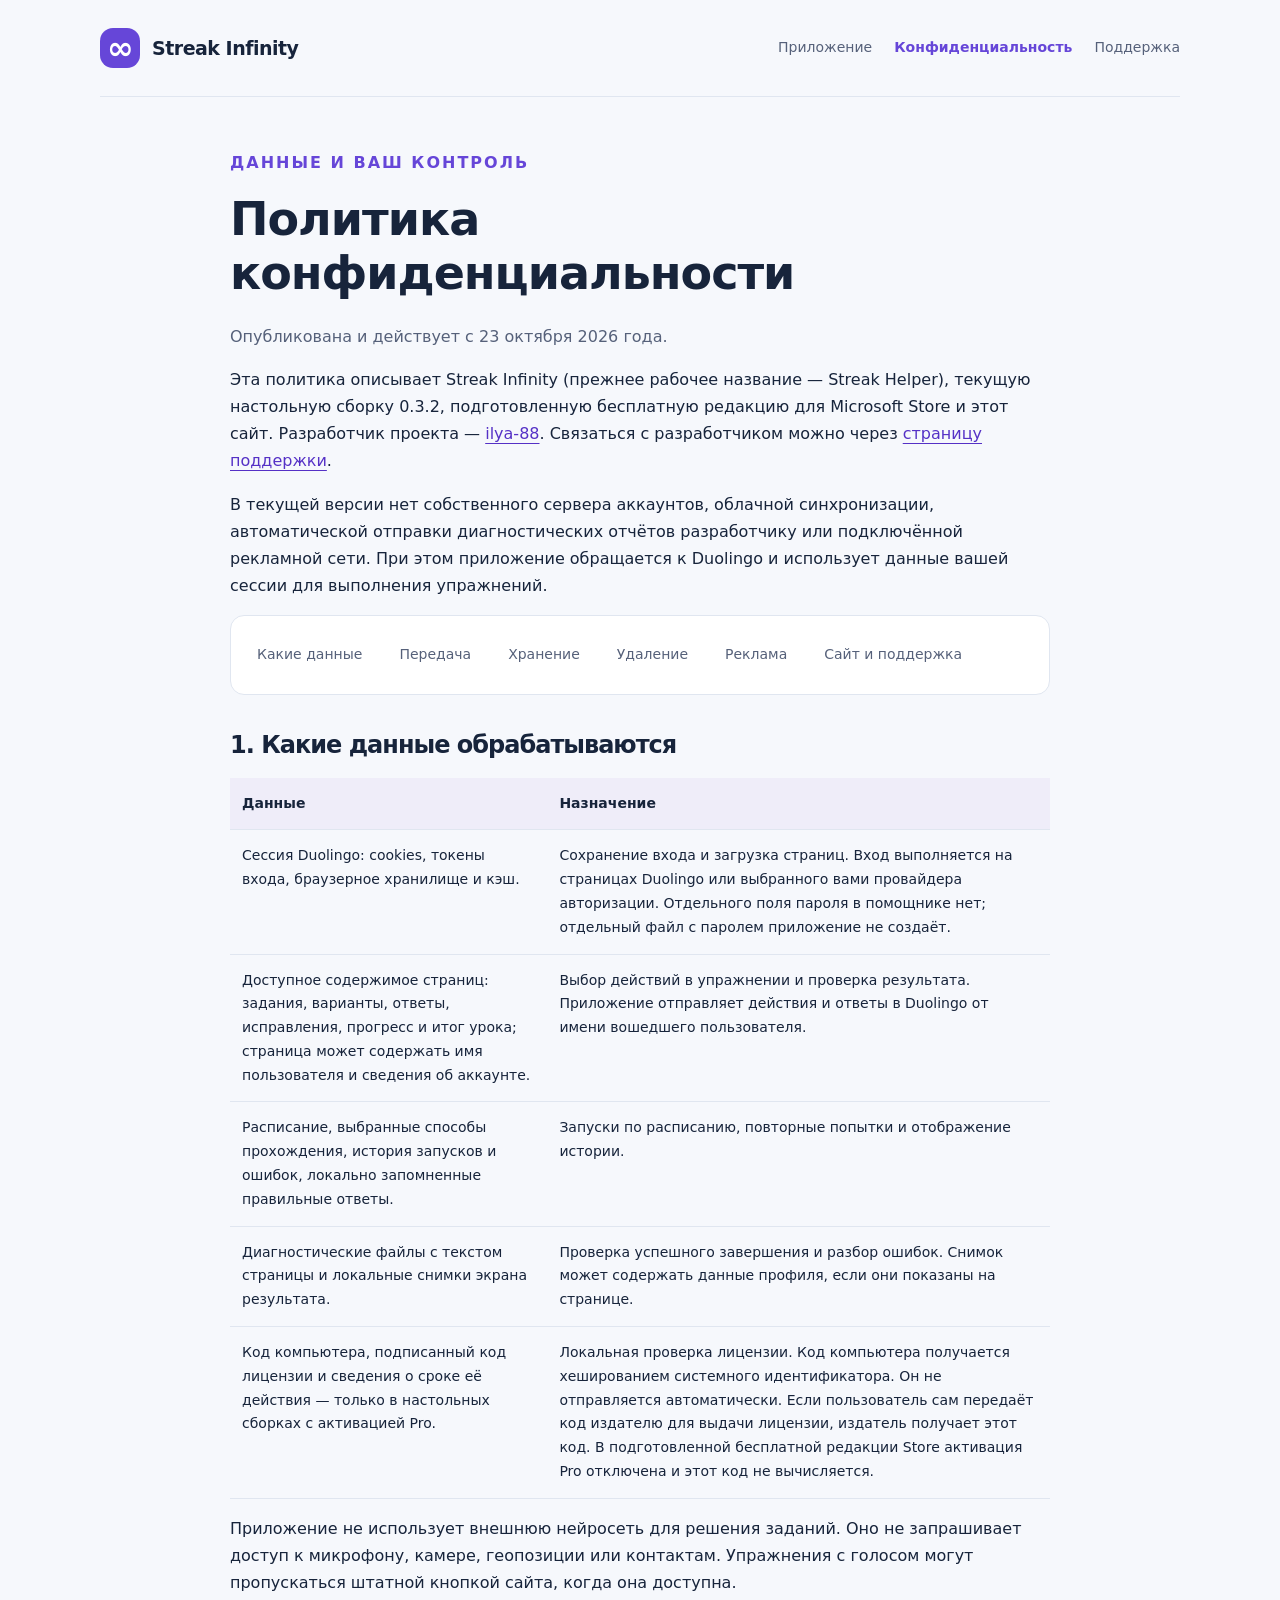
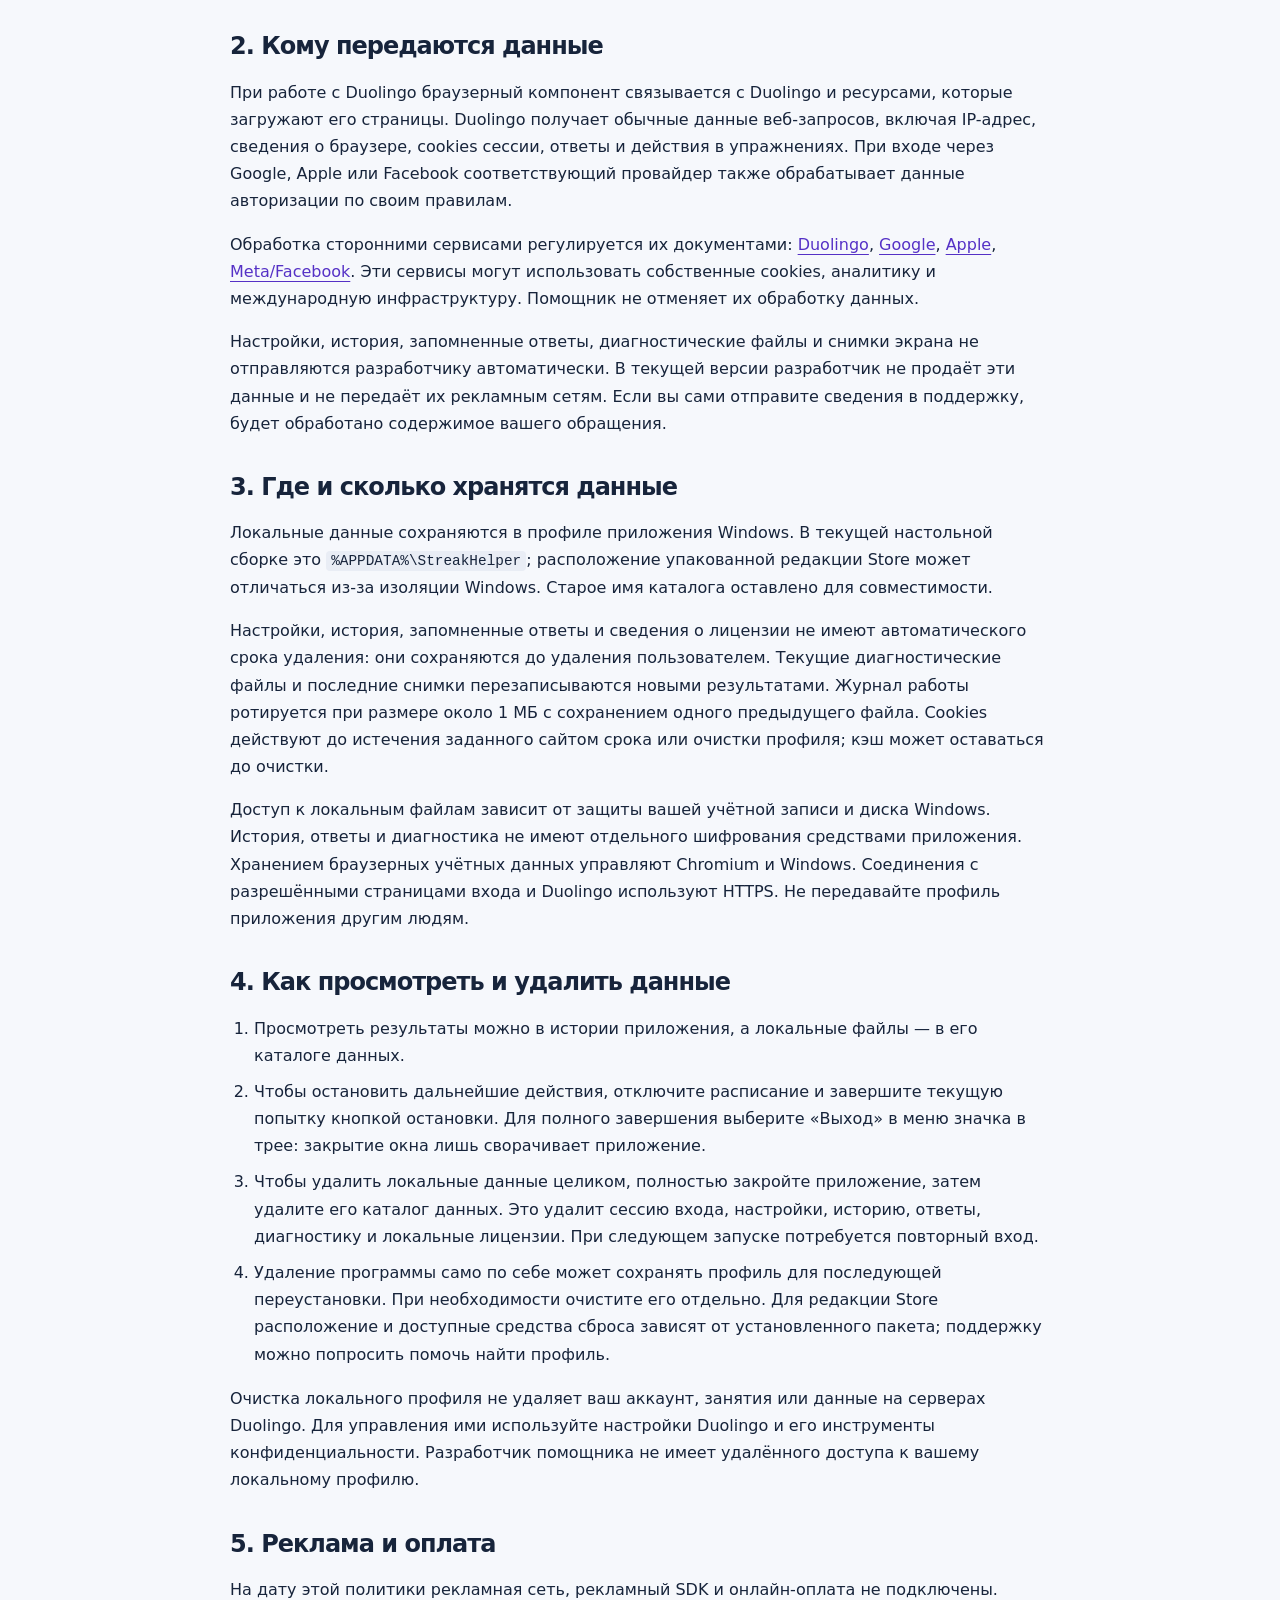
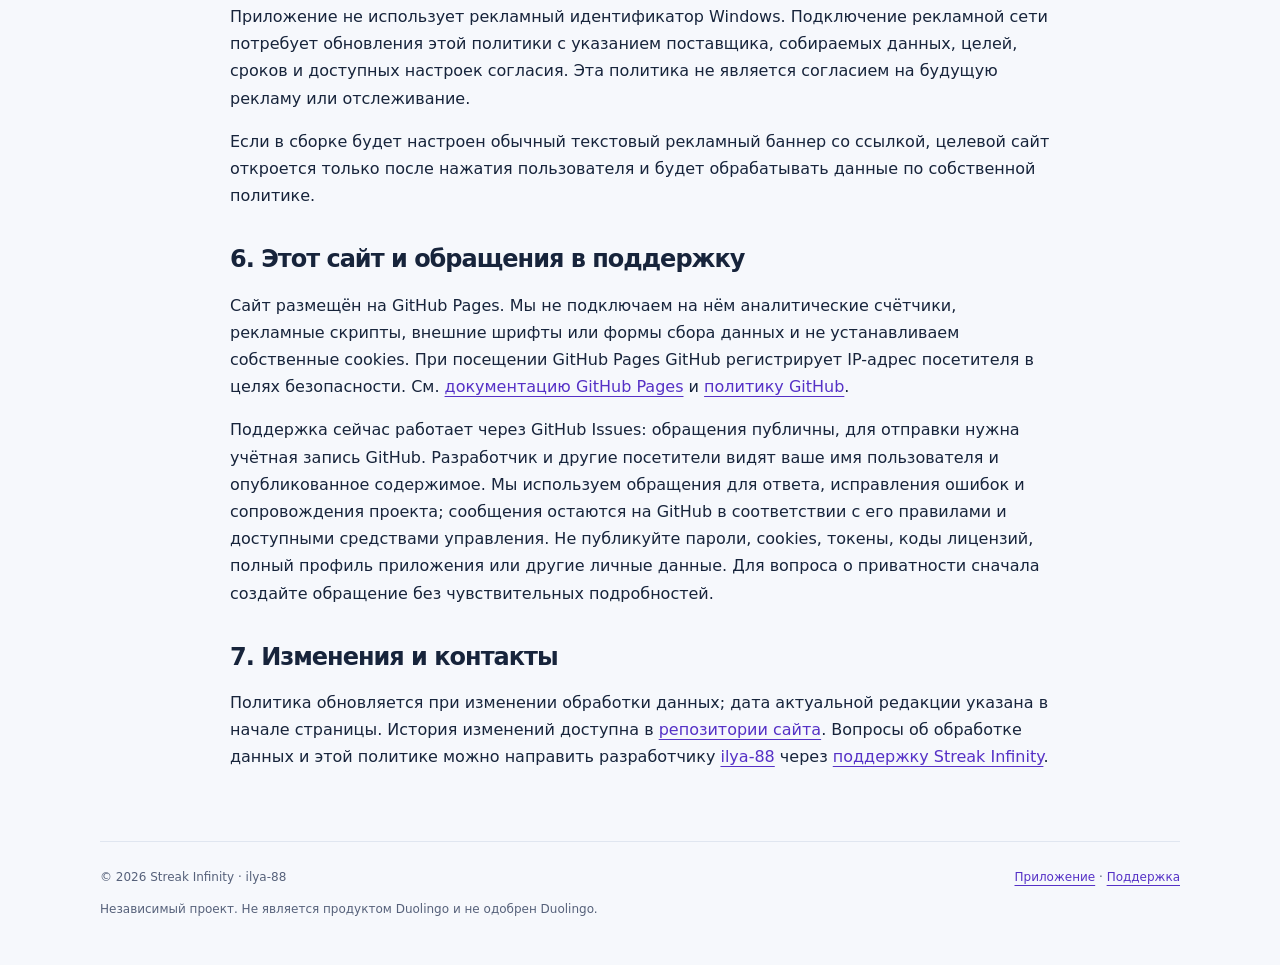
==== privacy.html @ b2fb6cbb "Publish Streak Infinity website, privacy policy and support" ====
<!doctype html>
<html lang="ru"><head><meta charset="utf-8"><meta name="viewport" content="width=device-width,initial-scale=1"><meta name="description" content="Политика конфиденциальности Streak Infinity: локальные данные, авторизация Duolingo, хранение и удаление, реклама и обращения в поддержку."><meta name="theme-color" content="#6646d8"><title>Политика конфиденциальности — Streak Infinity</title><link rel="stylesheet" href="styles.css"></head>
<body><a class="skip" href="#main">К содержимому</a><header class="top"><a class="brand" href="./"><span class="mark" aria-hidden="true">∞</span>Streak Infinity</a><nav aria-label="Основная навигация"><a href="./">Приложение</a><a href="privacy.html" aria-current="page">Конфиденциальность</a><a href="support.html">Поддержка</a></nav></header>
<main id="main" class="document"><p class="eyebrow">Данные и ваш контроль</p><h1>Политика конфиденциальности</h1><p class="small">Опубликована и действует с 23 октября 2026 года.</p><p>Эта политика описывает Streak Infinity (прежнее рабочее название — Streak Helper), текущую настольную сборку 0.3.2, подготовленную бесплатную редакцию для Microsoft Store и этот сайт. Разработчик проекта — <a href="https://github.com/ilya-88">ilya-88</a>. Связаться с разработчиком можно через <a href="support.html">страницу поддержки</a>.</p><p>В текущей версии нет собственного сервера аккаунтов, облачной синхронизации, автоматической отправки диагностических отчётов разработчику или подключённой рекламной сети. При этом приложение обращается к Duolingo и использует данные вашей сессии для выполнения упражнений.</p>
<nav class="toc" aria-label="Содержание политики"><a href="#data">Какие данные</a><a href="#network">Передача</a><a href="#storage">Хранение</a><a href="#control">Удаление</a><a href="#ads">Реклама</a><a href="#website">Сайт и поддержка</a></nav>
<h2 id="data">1. Какие данные обрабатываются</h2><div class="table-scroll"><table><thead><tr><th scope="col">Данные</th><th scope="col">Назначение</th></tr></thead><tbody><tr><td>Сессия Duolingo: cookies, токены входа, браузерное хранилище и кэш.</td><td>Сохранение входа и загрузка страниц. Вход выполняется на страницах Duolingo или выбранного вами провайдера авторизации. Отдельного поля пароля в помощнике нет; отдельный файл с паролем приложение не создаёт.</td></tr><tr><td>Доступное содержимое страниц: задания, варианты, ответы, исправления, прогресс и итог урока; страница может содержать имя пользователя и сведения об аккаунте.</td><td>Выбор действий в упражнении и проверка результата. Приложение отправляет действия и ответы в Duolingo от имени вошедшего пользователя.</td></tr><tr><td>Расписание, выбранные способы прохождения, история запусков и ошибок, локально запомненные правильные ответы.</td><td>Запуски по расписанию, повторные попытки и отображение истории.</td></tr><tr><td>Диагностические файлы с текстом страницы и локальные снимки экрана результата.</td><td>Проверка успешного завершения и разбор ошибок. Снимок может содержать данные профиля, если они показаны на странице.</td></tr><tr><td>Код компьютера, подписанный код лицензии и сведения о сроке её действия — только в настольных сборках с активацией Pro.</td><td>Локальная проверка лицензии. Код компьютера получается хешированием системного идентификатора. Он не отправляется автоматически. Если пользователь сам передаёт код издателю для выдачи лицензии, издатель получает этот код. В подготовленной бесплатной редакции Store активация Pro отключена и этот код не вычисляется.</td></tr></tbody></table></div>
<p>Приложение не использует внешнюю нейросеть для решения заданий. Оно не запрашивает доступ к микрофону, камере, геопозиции или контактам. Упражнения с голосом могут пропускаться штатной кнопкой сайта, когда она доступна.</p>
<h2 id="network">2. Кому передаются данные</h2><p>При работе с Duolingo браузерный компонент связывается с Duolingo и ресурсами, которые загружают его страницы. Duolingo получает обычные данные веб-запросов, включая IP-адрес, сведения о браузере, cookies сессии, ответы и действия в упражнениях. При входе через Google, Apple или Facebook соответствующий провайдер также обрабатывает данные авторизации по своим правилам.</p><p>Обработка сторонними сервисами регулируется их документами: <a href="https://www.duolingo.com/privacy">Duolingo</a>, <a href="https://policies.google.com/privacy">Google</a>, <a href="https://www.apple.com/legal/privacy/">Apple</a>, <a href="https://www.facebook.com/privacy/policy/">Meta/Facebook</a>. Эти сервисы могут использовать собственные cookies, аналитику и международную инфраструктуру. Помощник не отменяет их обработку данных.</p><p>Настройки, история, запомненные ответы, диагностические файлы и снимки экрана не отправляются разработчику автоматически. В текущей версии разработчик не продаёт эти данные и не передаёт их рекламным сетям. Если вы сами отправите сведения в поддержку, будет обработано содержимое вашего обращения.</p>
<h2 id="storage">3. Где и сколько хранятся данные</h2><p>Локальные данные сохраняются в профиле приложения Windows. В текущей настольной сборке это <code>%APPDATA%\StreakHelper</code>; расположение упакованной редакции Store может отличаться из-за изоляции Windows. Старое имя каталога оставлено для совместимости.</p><p>Настройки, история, запомненные ответы и сведения о лицензии не имеют автоматического срока удаления: они сохраняются до удаления пользователем. Текущие диагностические файлы и последние снимки перезаписываются новыми результатами. Журнал работы ротируется при размере около 1 МБ с сохранением одного предыдущего файла. Cookies действуют до истечения заданного сайтом срока или очистки профиля; кэш может оставаться до очистки.</p><p>Доступ к локальным файлам зависит от защиты вашей учётной записи и диска Windows. История, ответы и диагностика не имеют отдельного шифрования средствами приложения. Хранением браузерных учётных данных управляют Chromium и Windows. Соединения с разрешёнными страницами входа и Duolingo используют HTTPS. Не передавайте профиль приложения другим людям.</p>
<h2 id="control">4. Как просмотреть и удалить данные</h2><ol><li>Просмотреть результаты можно в истории приложения, а локальные файлы — в его каталоге данных.</li><li>Чтобы остановить дальнейшие действия, отключите расписание и завершите текущую попытку кнопкой остановки. Для полного завершения выберите «Выход» в меню значка в трее: закрытие окна лишь сворачивает приложение.</li><li>Чтобы удалить локальные данные целиком, полностью закройте приложение, затем удалите его каталог данных. Это удалит сессию входа, настройки, историю, ответы, диагностику и локальные лицензии. При следующем запуске потребуется повторный вход.</li><li>Удаление программы само по себе может сохранять профиль для последующей переустановки. При необходимости очистите его отдельно. Для редакции Store расположение и доступные средства сброса зависят от установленного пакета; поддержку можно попросить помочь найти профиль.</li></ol><p>Очистка локального профиля не удаляет ваш аккаунт, занятия или данные на серверах Duolingo. Для управления ими используйте настройки Duolingo и его инструменты конфиденциальности. Разработчик помощника не имеет удалённого доступа к вашему локальному профилю.</p>
<h2 id="ads">5. Реклама и оплата</h2><p>На дату этой политики рекламная сеть, рекламный SDK и онлайн-оплата не подключены. Приложение не использует рекламный идентификатор Windows. Подключение рекламной сети потребует обновления этой политики с указанием поставщика, собираемых данных, целей, сроков и доступных настроек согласия. Эта политика не является согласием на будущую рекламу или отслеживание.</p><p>Если в сборке будет настроен обычный текстовый рекламный баннер со ссылкой, целевой сайт откроется только после нажатия пользователя и будет обрабатывать данные по собственной политике.</p>
<h2 id="website">6. Этот сайт и обращения в поддержку</h2><p>Сайт размещён на GitHub Pages. Мы не подключаем на нём аналитические счётчики, рекламные скрипты, внешние шрифты или формы сбора данных и не устанавливаем собственные cookies. При посещении GitHub Pages GitHub регистрирует IP-адрес посетителя в целях безопасности. См. <a href="https://docs.github.com/en/pages/getting-started-with-github-pages/what-is-github-pages#data-collection">документацию GitHub Pages</a> и <a href="https://docs.github.com/en/site-policy/privacy-policies/github-general-privacy-statement">политику GitHub</a>.</p><p>Поддержка сейчас работает через GitHub Issues: обращения публичны, для отправки нужна учётная запись GitHub. Разработчик и другие посетители видят ваше имя пользователя и опубликованное содержимое. Мы используем обращения для ответа, исправления ошибок и сопровождения проекта; сообщения остаются на GitHub в соответствии с его правилами и доступными средствами управления. Не публикуйте пароли, cookies, токены, коды лицензий, полный профиль приложения или другие личные данные. Для вопроса о приватности сначала создайте обращение без чувствительных подробностей.</p>
<h2>7. Изменения и контакты</h2><p>Политика обновляется при изменении обработки данных; дата актуальной редакции указана в начале страницы. История изменений доступна в <a href="https://github.com/ilya-88/streak-infinity/commits/main/privacy.html">репозитории сайта</a>. Вопросы об обработке данных и этой политике можно направить разработчику <a href="https://github.com/ilya-88">ilya-88</a> через <a href="support.html">поддержку Streak Infinity</a>.</p></main>
<footer><div class="footer-row"><span>© 2026 Streak Infinity · ilya-88</span><span><a href="./">Приложение</a> · <a href="support.html">Поддержка</a></span></div><p>Независимый проект. Не является продуктом Duolingo и не одобрен Duolingo.</p></footer></body></html>
---- styles.css ----
:root{color-scheme:light;--ink:#17243b;--muted:#56617a;--line:#e0e6f0;--accent:#6646d8;--paper:#f6f8fc;--white:#fff}*{box-sizing:border-box}html{scroll-behavior:smooth}body{margin:0;background:var(--paper);color:var(--ink);font:17px/1.7 system-ui,-apple-system,BlinkMacSystemFont,"Segoe UI",sans-serif}a{color:#5531c6;text-underline-offset:4px}a:hover{color:#35179a}a:focus-visible,summary:focus-visible{outline:3px solid #9079e8;outline-offset:5px}header,main,footer{width:min(1080px,calc(100% - 48px));margin:auto}.top{display:flex;align-items:center;justify-content:space-between;gap:24px;padding:28px 0;border-bottom:1px solid var(--line)}.brand{display:inline-flex;align-items:center;gap:12px;color:var(--ink);font-size:19px;font-weight:750;letter-spacing:-.5px;text-decoration:none}.mark{display:inline-grid;place-items:center;width:40px;height:40px;border-radius:13px;background:var(--accent);color:white;font-size:32px;line-height:1}nav{display:flex;flex-wrap:wrap;gap:22px;font-size:14px}nav a{color:var(--muted);text-decoration:none}nav a[aria-current=page]{color:var(--accent);font-weight:700}.hero{display:grid;grid-template-columns:1.2fr 1fr;align-items:center;gap:56px;padding:76px 0 60px}.eyebrow{text-transform:uppercase;letter-spacing:2px;color:var(--accent);font-size:12px;font-weight:800}h1,h2,h3{line-height:1.18;letter-spacing:-1px}h1{font-size:clamp(36px,5vw,62px);margin:14px 0 22px}h2{font-size:28px;margin:0 0 18px}h3{font-size:20px;margin:0 0 12px;letter-spacing:-.4px}.lead{font-size:19px;color:var(--muted);line-height:1.65}.pill{display:inline-flex;padding:6px 12px;background:#eae5fc;color:#5537ad;border-radius:99px;font-size:12px;font-weight:700}.actions{display:flex;gap:12px;flex-wrap:wrap;margin:28px 0 12px}.button{display:inline-block;background:var(--accent);color:white;padding:12px 20px;border-radius:11px;text-decoration:none;font-weight:650;font-size:15px}.button:hover{background:#5133ba;color:white}.button.secondary{background:#fff;color:var(--ink);border:1px solid var(--line)}.small{font-size:13px;color:var(--muted)}.art{min-height:330px;display:flex;align-items:center;justify-content:center;position:relative;background:radial-gradient(ellipse,#e2dcfc,transparent 70%)}.infinity{font-size:clamp(160px,24vw,280px);font-weight:600;line-height:1;color:var(--accent);text-shadow:0 18px 40px #6646d82b;transform:rotate(-8deg);user-select:none}.art-label{position:absolute;bottom:15px;background:white;border:1px solid var(--line);box-shadow:0 12px 30px #24365b0a;border-radius:13px;padding:10px 18px;font-size:13px}.grid{display:grid;grid-template-columns:repeat(3,1fr);gap:18px;margin-bottom:42px}.card{background:var(--white);border:1px solid var(--line);border-radius:18px;padding:26px}.card p{color:var(--muted);font-size:15px;margin:0}.number{display:block;font-size:12px;letter-spacing:1px;color:var(--accent);margin-bottom:24px;font-weight:800}.notice{padding:25px 28px;border-left:3px solid var(--accent);background:#eeebfa;border-radius:0 14px 14px 0;margin:32px 0 50px}.notice p{margin:8px 0;font-size:15px}.document{max-width:820px;margin:52px auto 70px}.document h1{font-size:clamp(34px,5vw,46px)}.document h2{font-size:24px;margin-top:36px}.document h3{margin-top:22px}.document p,.document li{font-size:16px}.document li{margin-bottom:9px}.document ul,.document ol{padding-left:24px}.document table{width:100%;border-collapse:collapse;font-size:14px}.document th,.document td{text-align:left;border-bottom:1px solid var(--line);padding:14px 12px;vertical-align:top}.document th{background:#efedf9}.table-scroll{overflow:auto}code{background:#e9edf5;padding:2px 5px;border-radius:4px;font-size:.9em;overflow-wrap:anywhere}.toc{padding:22px 26px;background:white;border:1px solid var(--line);border-radius:14px}.toc a{display:inline-block;margin:5px 15px 5px 0;font-size:14px}details{background:white;border:1px solid var(--line);border-radius:12px;padding:18px 22px;margin:12px 0}summary{font-weight:650;cursor:pointer}footer{border-top:1px solid var(--line);padding:25px 0 34px;font-size:12px;color:var(--muted)}.footer-row{display:flex;justify-content:space-between;gap:16px;flex-wrap:wrap}footer p{max-width:820px}.contact-card{margin:28px 0;background:white;border:1px solid var(--line);border-radius:18px;padding:26px}.contact-card p{margin:8px 0}.skip{position:absolute;left:24px;top:-70px;background:white;padding:12px}.skip:focus{top:12px;z-index:2}@media(max-width:720px){header,main,footer{width:calc(100% - 32px)}.top{align-items:flex-start;flex-direction:column;gap:16px;padding:22px 0}nav{gap:18px;font-size:13px}.hero{grid-template-columns:1fr;gap:6px;padding:42px 0 24px}.art{min-height:210px}.infinity{font-size:210px}.art-label{bottom:0}.grid{grid-template-columns:1fr;margin-top:32px}.number{margin-bottom:12px}.document{margin-top:32px}.document th,.document td{padding:10px 8px}.notice{padding:18px 20px}}
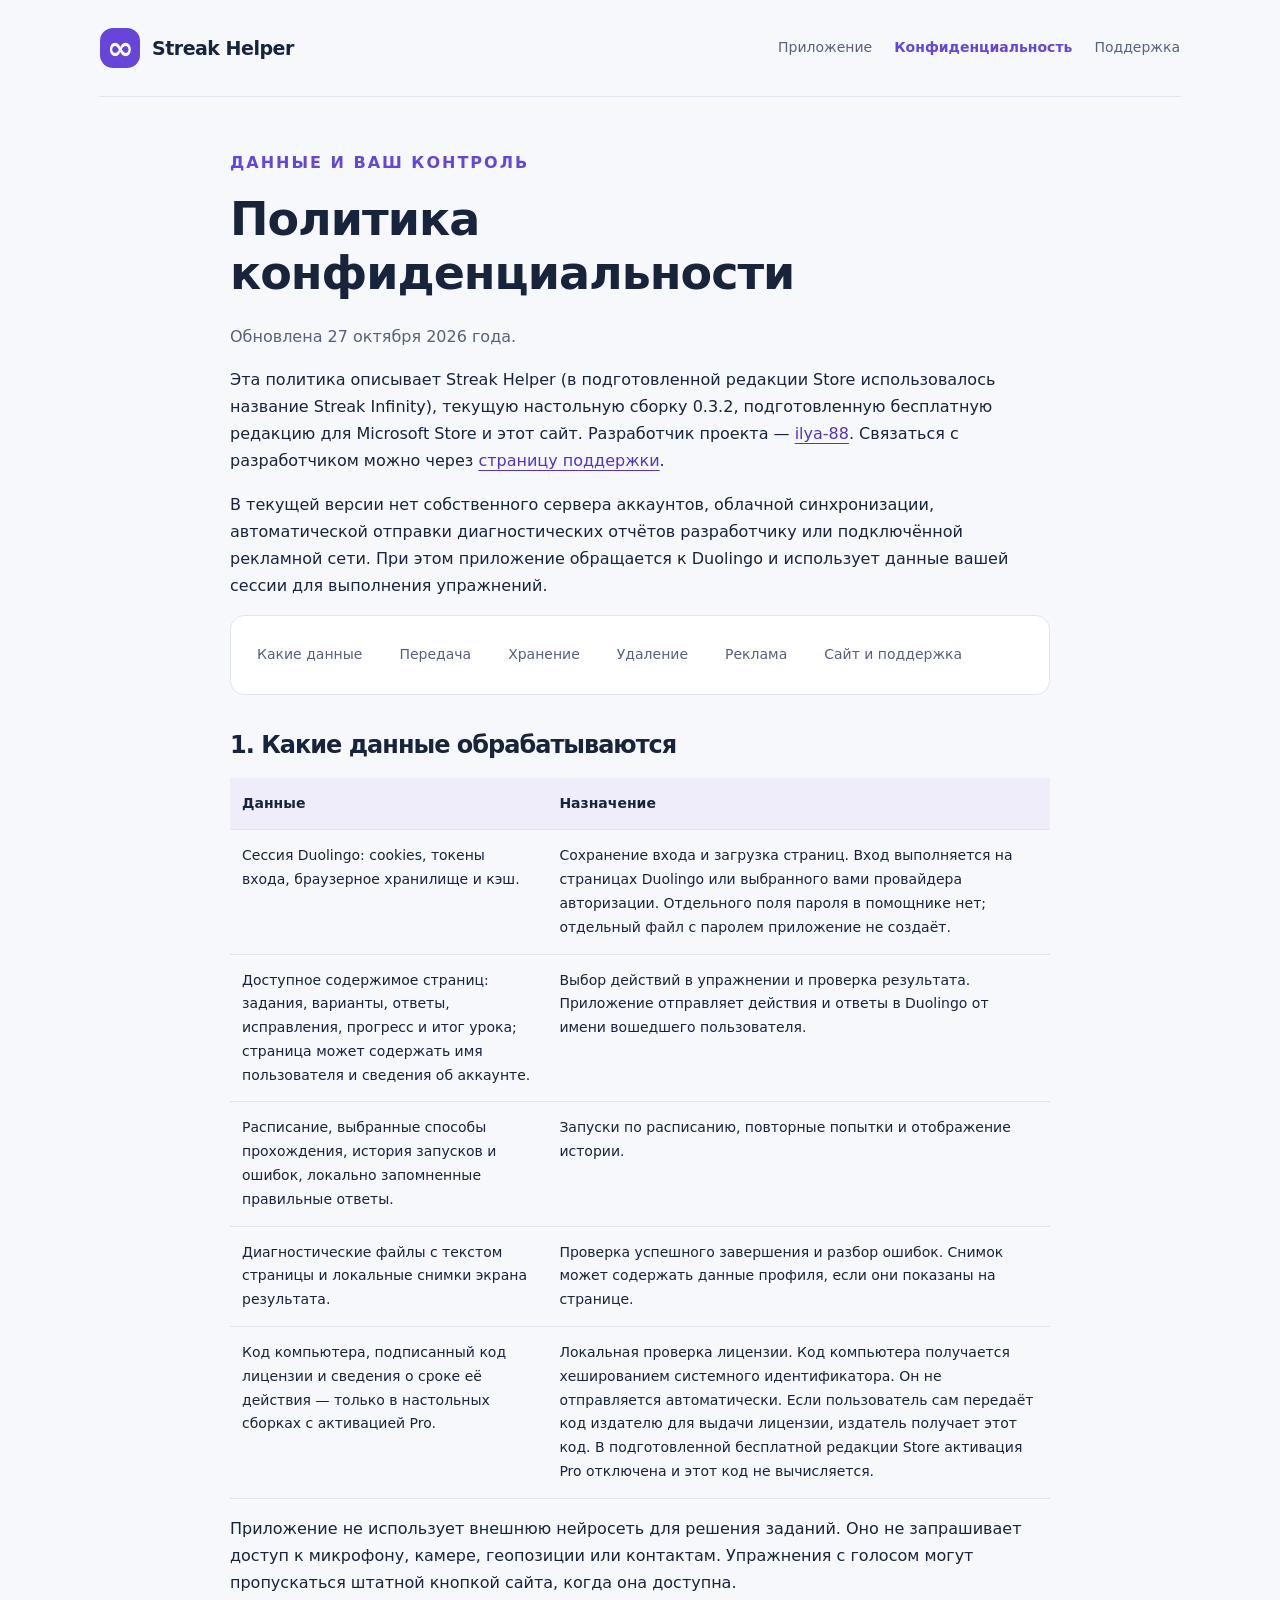
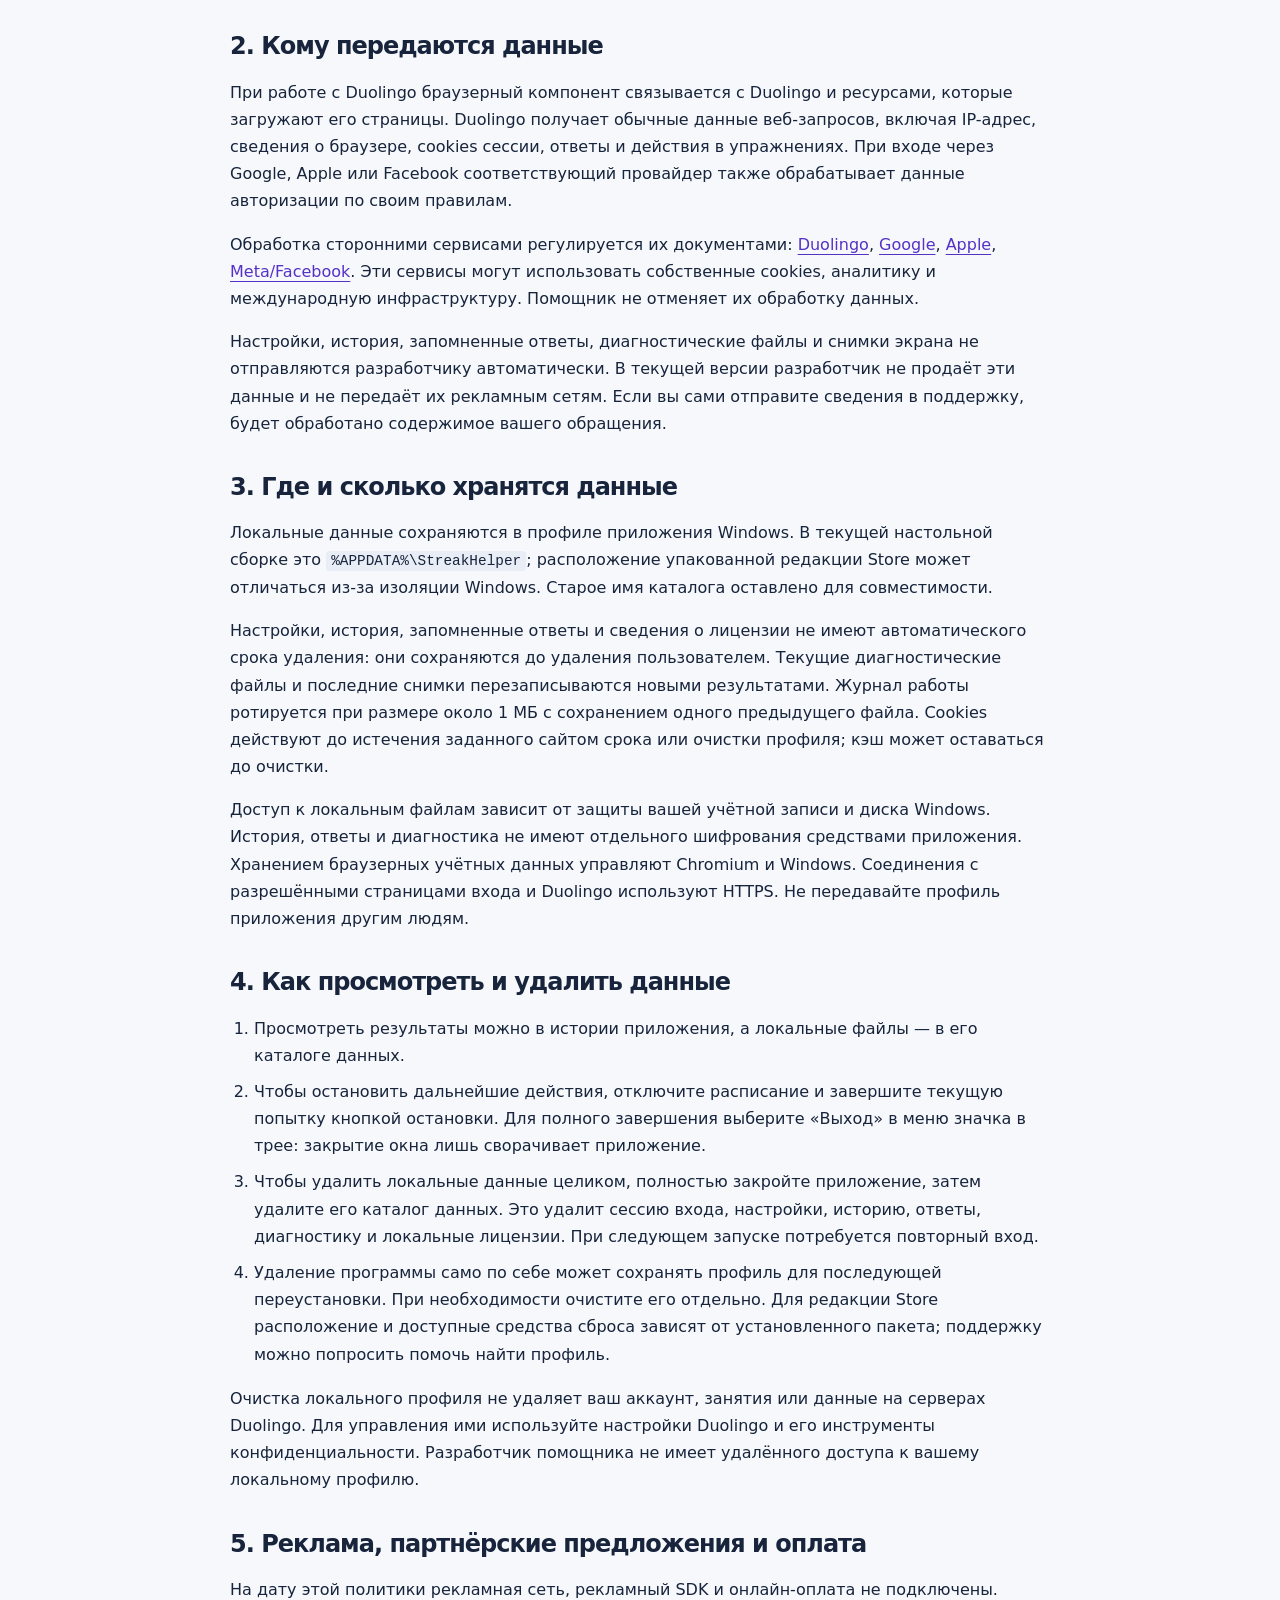
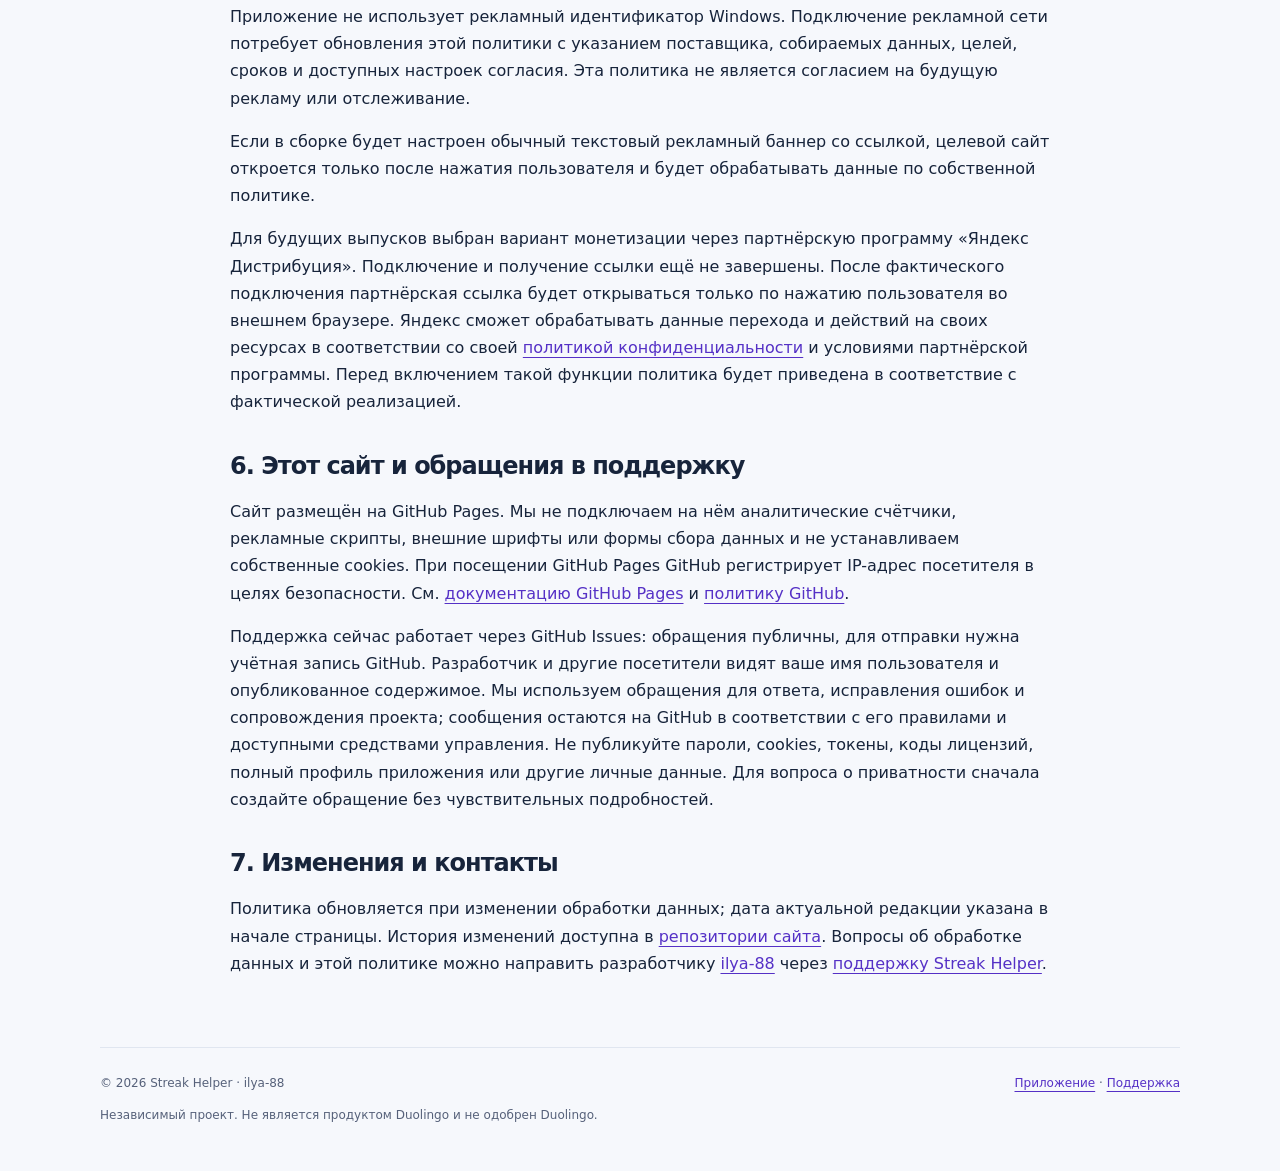
==== commit 555d5bd2: "Restore Streak Helper name and add Yandex distribution verification" ====
--- a/privacy.html
+++ b/privacy.html
@@ -1,14 +1,14 @@
 <!doctype html>
-<html lang="ru"><head><meta charset="utf-8"><meta name="viewport" content="width=device-width,initial-scale=1"><meta name="description" content="Политика конфиденциальности Streak Infinity: локальные данные, авторизация Duolingo, хранение и удаление, реклама и обращения в поддержку."><meta name="theme-color" content="#6646d8"><title>Политика конфиденциальности — Streak Infinity</title><link rel="stylesheet" href="styles.css"></head>
-<body><a class="skip" href="#main">К содержимому</a><header class="top"><a class="brand" href="./"><span class="mark" aria-hidden="true">∞</span>Streak Infinity</a><nav aria-label="Основная навигация"><a href="./">Приложение</a><a href="privacy.html" aria-current="page">Конфиденциальность</a><a href="support.html">Поддержка</a></nav></header>
-<main id="main" class="document"><p class="eyebrow">Данные и ваш контроль</p><h1>Политика конфиденциальности</h1><p class="small">Опубликована и действует с 23 октября 2026 года.</p><p>Эта политика описывает Streak Infinity (прежнее рабочее название — Streak Helper), текущую настольную сборку 0.3.2, подготовленную бесплатную редакцию для Microsoft Store и этот сайт. Разработчик проекта — <a href="https://github.com/ilya-88">ilya-88</a>. Связаться с разработчиком можно через <a href="support.html">страницу поддержки</a>.</p><p>В текущей версии нет собственного сервера аккаунтов, облачной синхронизации, автоматической отправки диагностических отчётов разработчику или подключённой рекламной сети. При этом приложение обращается к Duolingo и использует данные вашей сессии для выполнения упражнений.</p>
+<html lang="ru"><head><meta charset="utf-8"><meta name="viewport" content="width=device-width,initial-scale=1"><meta name="description" content="Политика конфиденциальности Streak Helper: локальные данные, авторизация Duolingo, хранение и удаление, реклама и обращения в поддержку."><meta name="theme-color" content="#6646d8"><title>Политика конфиденциальности — Streak Helper</title><link rel="stylesheet" href="styles.css"></head>
+<body><a class="skip" href="#main">К содержимому</a><header class="top"><a class="brand" href="./"><span class="mark" aria-hidden="true">∞</span>Streak Helper</a><nav aria-label="Основная навигация"><a href="./">Приложение</a><a href="privacy.html" aria-current="page">Конфиденциальность</a><a href="support.html">Поддержка</a></nav></header>
+<main id="main" class="document"><p class="eyebrow">Данные и ваш контроль</p><h1>Политика конфиденциальности</h1><p class="small">Обновлена 27 октября 2026 года.</p><p>Эта политика описывает Streak Helper (в подготовленной редакции Store использовалось название Streak Infinity), текущую настольную сборку 0.3.2, подготовленную бесплатную редакцию для Microsoft Store и этот сайт. Разработчик проекта — <a href="https://github.com/ilya-88">ilya-88</a>. Связаться с разработчиком можно через <a href="support.html">страницу поддержки</a>.</p><p>В текущей версии нет собственного сервера аккаунтов, облачной синхронизации, автоматической отправки диагностических отчётов разработчику или подключённой рекламной сети. При этом приложение обращается к Duolingo и использует данные вашей сессии для выполнения упражнений.</p>
 <nav class="toc" aria-label="Содержание политики"><a href="#data">Какие данные</a><a href="#network">Передача</a><a href="#storage">Хранение</a><a href="#control">Удаление</a><a href="#ads">Реклама</a><a href="#website">Сайт и поддержка</a></nav>
 <h2 id="data">1. Какие данные обрабатываются</h2><div class="table-scroll"><table><thead><tr><th scope="col">Данные</th><th scope="col">Назначение</th></tr></thead><tbody><tr><td>Сессия Duolingo: cookies, токены входа, браузерное хранилище и кэш.</td><td>Сохранение входа и загрузка страниц. Вход выполняется на страницах Duolingo или выбранного вами провайдера авторизации. Отдельного поля пароля в помощнике нет; отдельный файл с паролем приложение не создаёт.</td></tr><tr><td>Доступное содержимое страниц: задания, варианты, ответы, исправления, прогресс и итог урока; страница может содержать имя пользователя и сведения об аккаунте.</td><td>Выбор действий в упражнении и проверка результата. Приложение отправляет действия и ответы в Duolingo от имени вошедшего пользователя.</td></tr><tr><td>Расписание, выбранные способы прохождения, история запусков и ошибок, локально запомненные правильные ответы.</td><td>Запуски по расписанию, повторные попытки и отображение истории.</td></tr><tr><td>Диагностические файлы с текстом страницы и локальные снимки экрана результата.</td><td>Проверка успешного завершения и разбор ошибок. Снимок может содержать данные профиля, если они показаны на странице.</td></tr><tr><td>Код компьютера, подписанный код лицензии и сведения о сроке её действия — только в настольных сборках с активацией Pro.</td><td>Локальная проверка лицензии. Код компьютера получается хешированием системного идентификатора. Он не отправляется автоматически. Если пользователь сам передаёт код издателю для выдачи лицензии, издатель получает этот код. В подготовленной бесплатной редакции Store активация Pro отключена и этот код не вычисляется.</td></tr></tbody></table></div>
 <p>Приложение не использует внешнюю нейросеть для решения заданий. Оно не запрашивает доступ к микрофону, камере, геопозиции или контактам. Упражнения с голосом могут пропускаться штатной кнопкой сайта, когда она доступна.</p>
 <h2 id="network">2. Кому передаются данные</h2><p>При работе с Duolingo браузерный компонент связывается с Duolingo и ресурсами, которые загружают его страницы. Duolingo получает обычные данные веб-запросов, включая IP-адрес, сведения о браузере, cookies сессии, ответы и действия в упражнениях. При входе через Google, Apple или Facebook соответствующий провайдер также обрабатывает данные авторизации по своим правилам.</p><p>Обработка сторонними сервисами регулируется их документами: <a href="https://www.duolingo.com/privacy">Duolingo</a>, <a href="https://policies.google.com/privacy">Google</a>, <a href="https://www.apple.com/legal/privacy/">Apple</a>, <a href="https://www.facebook.com/privacy/policy/">Meta/Facebook</a>. Эти сервисы могут использовать собственные cookies, аналитику и международную инфраструктуру. Помощник не отменяет их обработку данных.</p><p>Настройки, история, запомненные ответы, диагностические файлы и снимки экрана не отправляются разработчику автоматически. В текущей версии разработчик не продаёт эти данные и не передаёт их рекламным сетям. Если вы сами отправите сведения в поддержку, будет обработано содержимое вашего обращения.</p>
 <h2 id="storage">3. Где и сколько хранятся данные</h2><p>Локальные данные сохраняются в профиле приложения Windows. В текущей настольной сборке это <code>%APPDATA%\StreakHelper</code>; расположение упакованной редакции Store может отличаться из-за изоляции Windows. Старое имя каталога оставлено для совместимости.</p><p>Настройки, история, запомненные ответы и сведения о лицензии не имеют автоматического срока удаления: они сохраняются до удаления пользователем. Текущие диагностические файлы и последние снимки перезаписываются новыми результатами. Журнал работы ротируется при размере около 1 МБ с сохранением одного предыдущего файла. Cookies действуют до истечения заданного сайтом срока или очистки профиля; кэш может оставаться до очистки.</p><p>Доступ к локальным файлам зависит от защиты вашей учётной записи и диска Windows. История, ответы и диагностика не имеют отдельного шифрования средствами приложения. Хранением браузерных учётных данных управляют Chromium и Windows. Соединения с разрешёнными страницами входа и Duolingo используют HTTPS. Не передавайте профиль приложения другим людям.</p>
 <h2 id="control">4. Как просмотреть и удалить данные</h2><ol><li>Просмотреть результаты можно в истории приложения, а локальные файлы — в его каталоге данных.</li><li>Чтобы остановить дальнейшие действия, отключите расписание и завершите текущую попытку кнопкой остановки. Для полного завершения выберите «Выход» в меню значка в трее: закрытие окна лишь сворачивает приложение.</li><li>Чтобы удалить локальные данные целиком, полностью закройте приложение, затем удалите его каталог данных. Это удалит сессию входа, настройки, историю, ответы, диагностику и локальные лицензии. При следующем запуске потребуется повторный вход.</li><li>Удаление программы само по себе может сохранять профиль для последующей переустановки. При необходимости очистите его отдельно. Для редакции Store расположение и доступные средства сброса зависят от установленного пакета; поддержку можно попросить помочь найти профиль.</li></ol><p>Очистка локального профиля не удаляет ваш аккаунт, занятия или данные на серверах Duolingo. Для управления ими используйте настройки Duolingo и его инструменты конфиденциальности. Разработчик помощника не имеет удалённого доступа к вашему локальному профилю.</p>
-<h2 id="ads">5. Реклама и оплата</h2><p>На дату этой политики рекламная сеть, рекламный SDK и онлайн-оплата не подключены. Приложение не использует рекламный идентификатор Windows. Подключение рекламной сети потребует обновления этой политики с указанием поставщика, собираемых данных, целей, сроков и доступных настроек согласия. Эта политика не является согласием на будущую рекламу или отслеживание.</p><p>Если в сборке будет настроен обычный текстовый рекламный баннер со ссылкой, целевой сайт откроется только после нажатия пользователя и будет обрабатывать данные по собственной политике.</p>
-<h2 id="website">6. Этот сайт и обращения в поддержку</h2><p>Сайт размещён на GitHub Pages. Мы не подключаем на нём аналитические счётчики, рекламные скрипты, внешние шрифты или формы сбора данных и не устанавливаем собственные cookies. При посещении GitHub Pages GitHub регистрирует IP-адрес посетителя в целях безопасности. См. <a href="https://docs.github.com/en/pages/getting-started-with-github-pages/what-is-github-pages#data-collection">документацию GitHub Pages</a> и <a href="https://docs.github.com/en/site-policy/privacy-policies/github-general-privacy-statement">политику GitHub</a>.</p><p>Поддержка сейчас работает через GitHub Issues: обращения публичны, для отправки нужна учётная запись GitHub. Разработчик и другие посетители видят ваше имя пользователя и опубликованное содержимое. Мы используем обращения для ответа, исправления ошибок и сопровождения проекта; сообщения остаются на GitHub в соответствии с его правилами и доступными средствами управления. Не публикуйте пароли, cookies, токены, коды лицензий, полный профиль приложения или другие личные данные. Для вопроса о приватности сначала создайте обращение без чувствительных подробностей.</p>
-<h2>7. Изменения и контакты</h2><p>Политика обновляется при изменении обработки данных; дата актуальной редакции указана в начале страницы. История изменений доступна в <a href="https://github.com/ilya-88/streak-infinity/commits/main/privacy.html">репозитории сайта</a>. Вопросы об обработке данных и этой политике можно направить разработчику <a href="https://github.com/ilya-88">ilya-88</a> через <a href="support.html">поддержку Streak Infinity</a>.</p></main>
-<footer><div class="footer-row"><span>© 2026 Streak Infinity · ilya-88</span><span><a href="./">Приложение</a> · <a href="support.html">Поддержка</a></span></div><p>Независимый проект. Не является продуктом Duolingo и не одобрен Duolingo.</p></footer></body></html>
+<h2 id="ads">5. Реклама, партнёрские предложения и оплата</h2><p>На дату этой политики рекламная сеть, рекламный SDK и онлайн-оплата не подключены. Приложение не использует рекламный идентификатор Windows. Подключение рекламной сети потребует обновления этой политики с указанием поставщика, собираемых данных, целей, сроков и доступных настроек согласия. Эта политика не является согласием на будущую рекламу или отслеживание.</p><p>Если в сборке будет настроен обычный текстовый рекламный баннер со ссылкой, целевой сайт откроется только после нажатия пользователя и будет обрабатывать данные по собственной политике.</p>
+<p>Для будущих выпусков выбран вариант монетизации через партнёрскую программу «Яндекс Дистрибуция». Подключение и получение ссылки ещё не завершены. После фактического подключения партнёрская ссылка будет открываться только по нажатию пользователя во внешнем браузере. Яндекс сможет обрабатывать данные перехода и действий на своих ресурсах в соответствии со своей <a href="https://yandex.ru/legal/confidential/">политикой конфиденциальности</a> и условиями партнёрской программы. Перед включением такой функции политика будет приведена в соответствие с фактической реализацией.</p><h2 id="website">6. Этот сайт и обращения в поддержку</h2><p>Сайт размещён на GitHub Pages. Мы не подключаем на нём аналитические счётчики, рекламные скрипты, внешние шрифты или формы сбора данных и не устанавливаем собственные cookies. При посещении GitHub Pages GitHub регистрирует IP-адрес посетителя в целях безопасности. См. <a href="https://docs.github.com/en/pages/getting-started-with-github-pages/what-is-github-pages#data-collection">документацию GitHub Pages</a> и <a href="https://docs.github.com/en/site-policy/privacy-policies/github-general-privacy-statement">политику GitHub</a>.</p><p>Поддержка сейчас работает через GitHub Issues: обращения публичны, для отправки нужна учётная запись GitHub. Разработчик и другие посетители видят ваше имя пользователя и опубликованное содержимое. Мы используем обращения для ответа, исправления ошибок и сопровождения проекта; сообщения остаются на GitHub в соответствии с его правилами и доступными средствами управления. Не публикуйте пароли, cookies, токены, коды лицензий, полный профиль приложения или другие личные данные. Для вопроса о приватности сначала создайте обращение без чувствительных подробностей.</p>
+<h2>7. Изменения и контакты</h2><p>Политика обновляется при изменении обработки данных; дата актуальной редакции указана в начале страницы. История изменений доступна в <a href="https://github.com/ilya-88/streak-helper/commits/main/privacy.html">репозитории сайта</a>. Вопросы об обработке данных и этой политике можно направить разработчику <a href="https://github.com/ilya-88">ilya-88</a> через <a href="support.html">поддержку Streak Helper</a>.</p></main>
+<footer><div class="footer-row"><span>© 2026 Streak Helper · ilya-88</span><span><a href="./">Приложение</a> · <a href="support.html">Поддержка</a></span></div><p>Независимый проект. Не является продуктом Duolingo и не одобрен Duolingo.</p></footer></body></html>
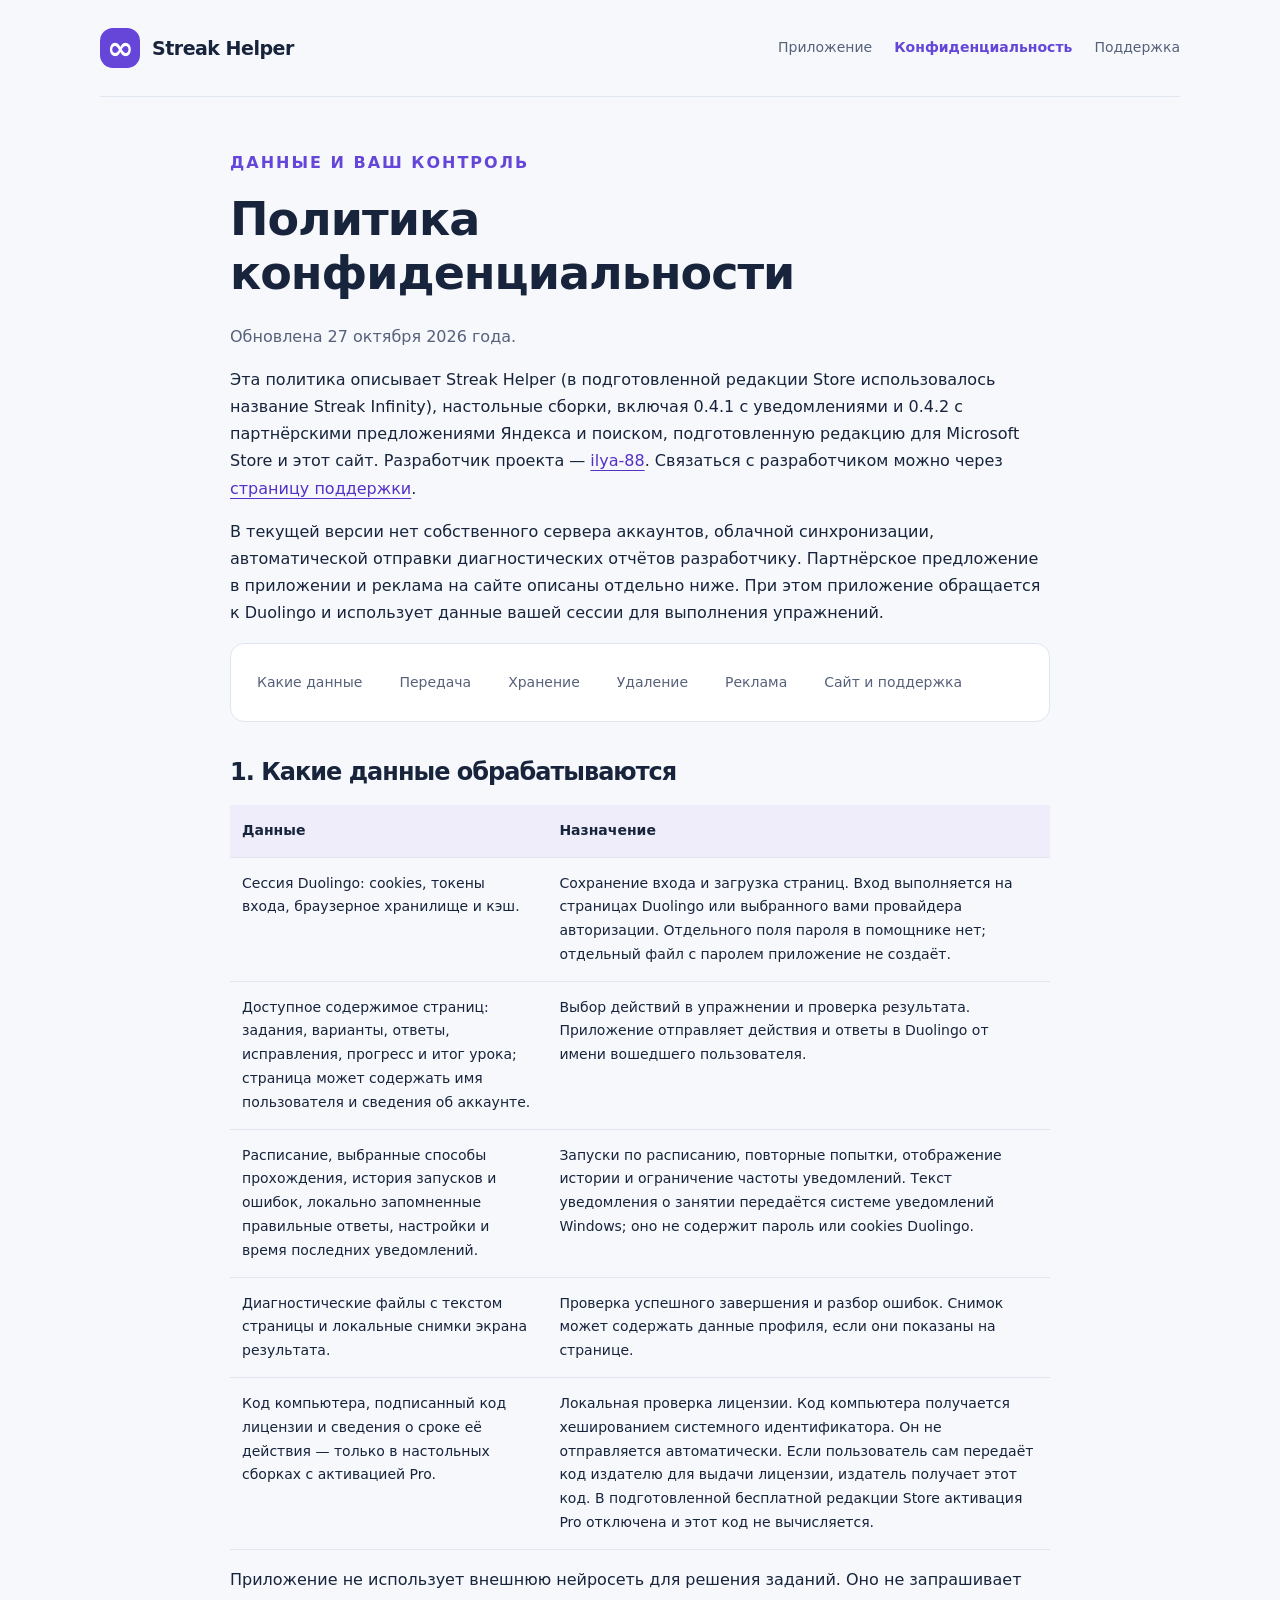
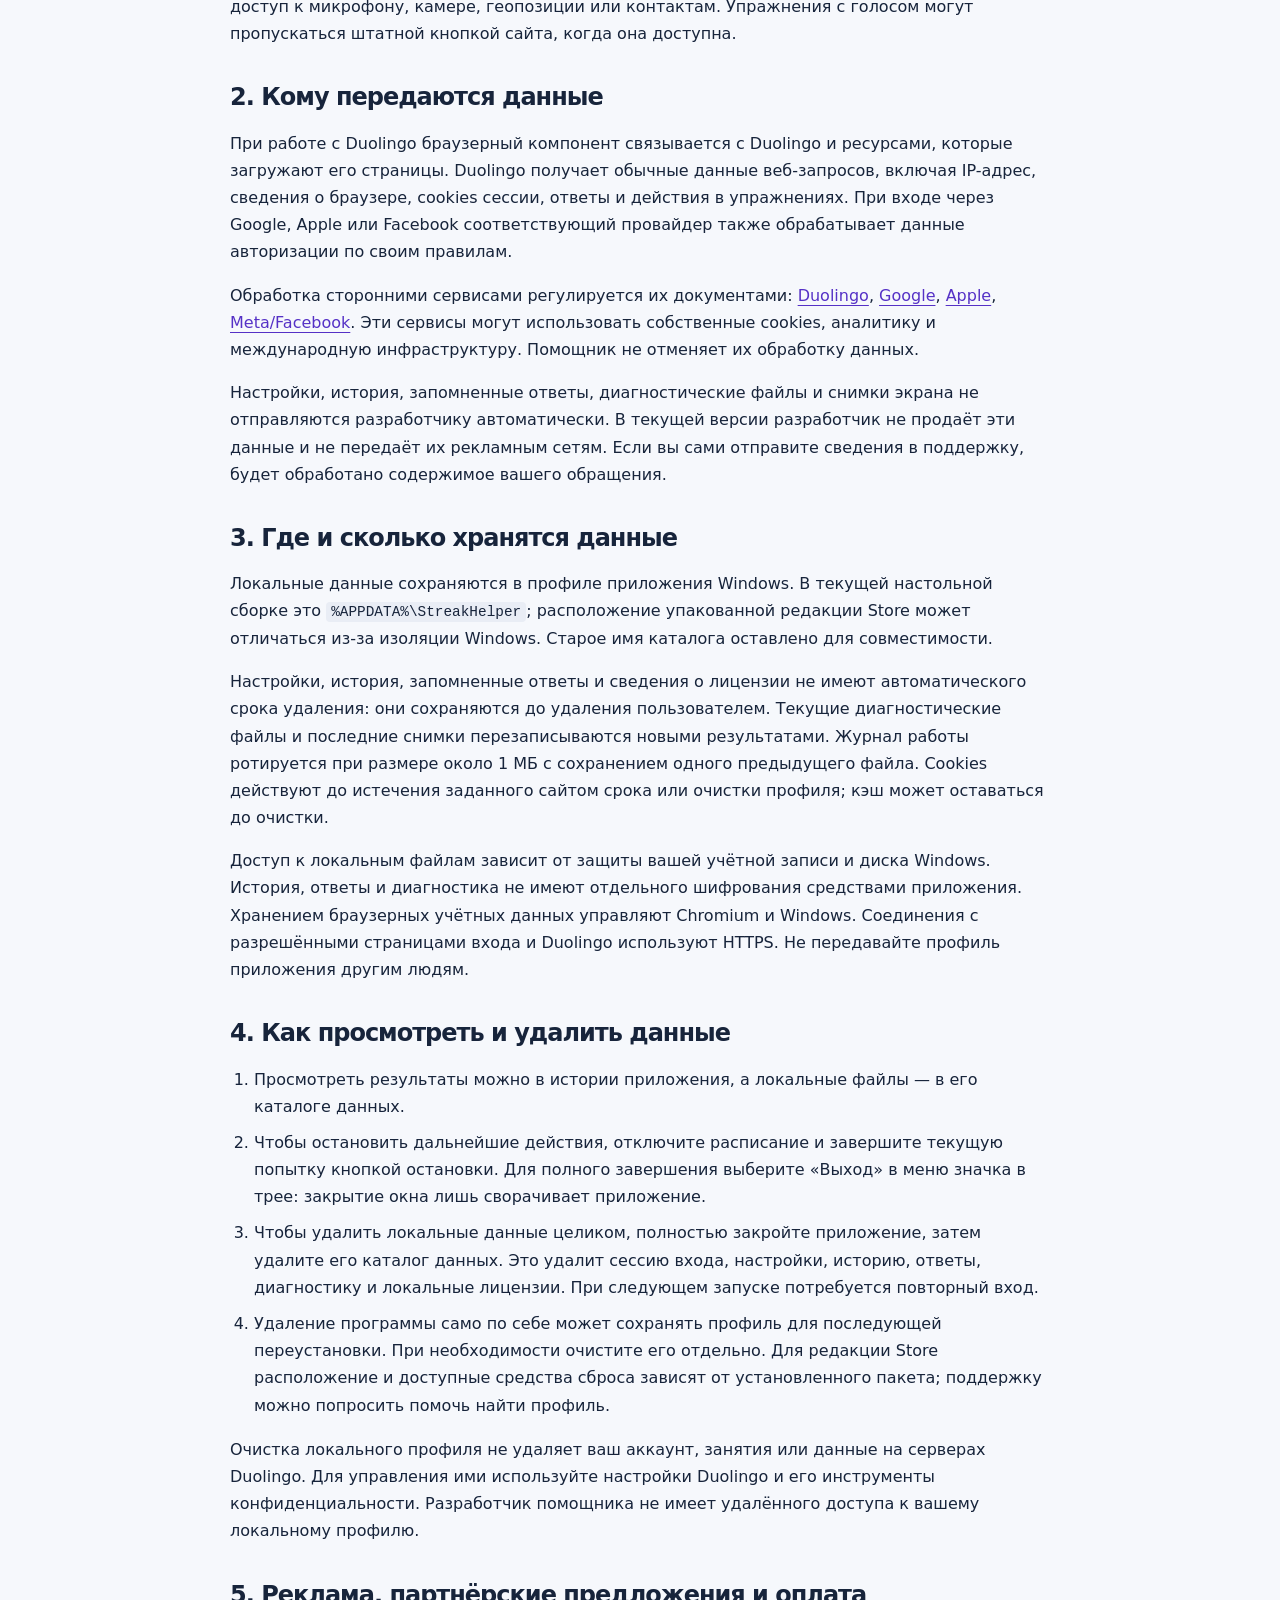
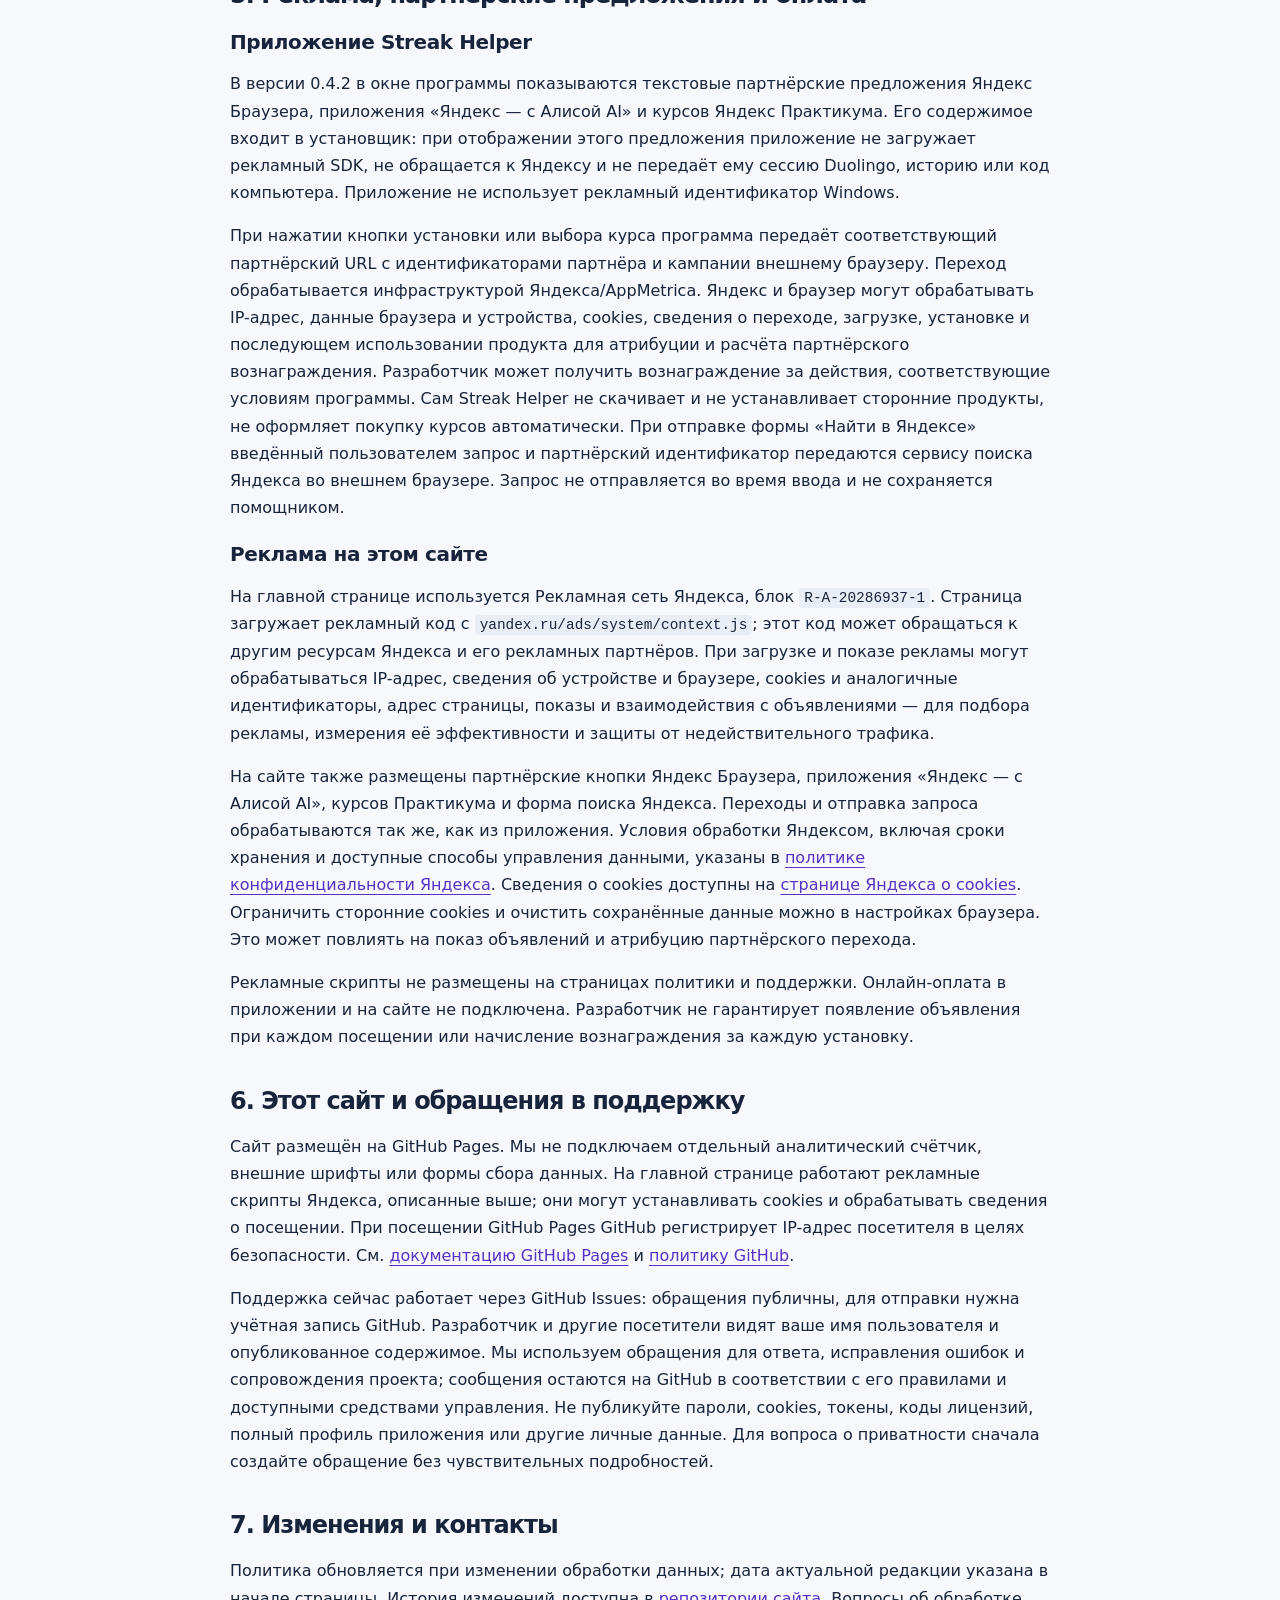
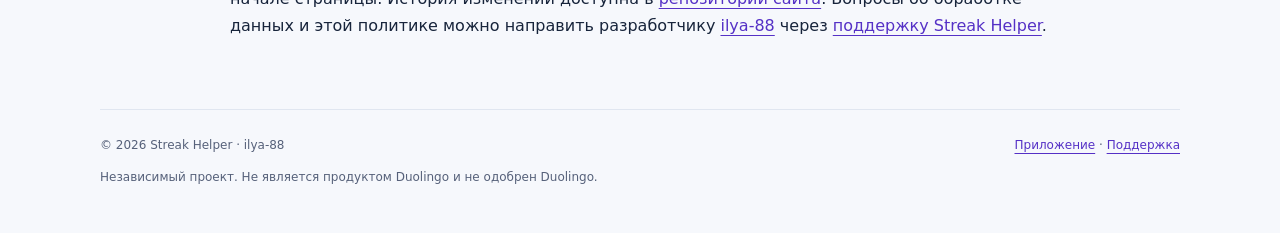
==== commit 5fcbc992: "Add Yandex ads and partner offers" ====
--- a/privacy.html
+++ b/privacy.html
@@ -1,14 +1,13 @@
 <!doctype html>
 <html lang="ru"><head><meta charset="utf-8"><meta name="viewport" content="width=device-width,initial-scale=1"><meta name="description" content="Политика конфиденциальности Streak Helper: локальные данные, авторизация Duolingo, хранение и удаление, реклама и обращения в поддержку."><meta name="theme-color" content="#6646d8"><title>Политика конфиденциальности — Streak Helper</title><link rel="stylesheet" href="styles.css"></head>
 <body><a class="skip" href="#main">К содержимому</a><header class="top"><a class="brand" href="./"><span class="mark" aria-hidden="true">∞</span>Streak Helper</a><nav aria-label="Основная навигация"><a href="./">Приложение</a><a href="privacy.html" aria-current="page">Конфиденциальность</a><a href="support.html">Поддержка</a></nav></header>
-<main id="main" class="document"><p class="eyebrow">Данные и ваш контроль</p><h1>Политика конфиденциальности</h1><p class="small">Обновлена 27 октября 2026 года.</p><p>Эта политика описывает Streak Helper (в подготовленной редакции Store использовалось название Streak Infinity), текущую настольную сборку 0.3.2, подготовленную бесплатную редакцию для Microsoft Store и этот сайт. Разработчик проекта — <a href="https://github.com/ilya-88">ilya-88</a>. Связаться с разработчиком можно через <a href="support.html">страницу поддержки</a>.</p><p>В текущей версии нет собственного сервера аккаунтов, облачной синхронизации, автоматической отправки диагностических отчётов разработчику или подключённой рекламной сети. При этом приложение обращается к Duolingo и использует данные вашей сессии для выполнения упражнений.</p>
+<main id="main" class="document"><p class="eyebrow">Данные и ваш контроль</p><h1>Политика конфиденциальности</h1><p class="small">Обновлена 27 октября 2026 года.</p><p>Эта политика описывает Streak Helper (в подготовленной редакции Store использовалось название Streak Infinity), настольные сборки, включая 0.4.1 с уведомлениями и 0.4.2 с партнёрскими предложениями Яндекса и поиском, подготовленную редакцию для Microsoft Store и этот сайт. Разработчик проекта — <a href="https://github.com/ilya-88">ilya-88</a>. Связаться с разработчиком можно через <a href="support.html">страницу поддержки</a>.</p><p>В текущей версии нет собственного сервера аккаунтов, облачной синхронизации, автоматической отправки диагностических отчётов разработчику. Партнёрское предложение в приложении и реклама на сайте описаны отдельно ниже. При этом приложение обращается к Duolingo и использует данные вашей сессии для выполнения упражнений.</p>
 <nav class="toc" aria-label="Содержание политики"><a href="#data">Какие данные</a><a href="#network">Передача</a><a href="#storage">Хранение</a><a href="#control">Удаление</a><a href="#ads">Реклама</a><a href="#website">Сайт и поддержка</a></nav>
-<h2 id="data">1. Какие данные обрабатываются</h2><div class="table-scroll"><table><thead><tr><th scope="col">Данные</th><th scope="col">Назначение</th></tr></thead><tbody><tr><td>Сессия Duolingo: cookies, токены входа, браузерное хранилище и кэш.</td><td>Сохранение входа и загрузка страниц. Вход выполняется на страницах Duolingo или выбранного вами провайдера авторизации. Отдельного поля пароля в помощнике нет; отдельный файл с паролем приложение не создаёт.</td></tr><tr><td>Доступное содержимое страниц: задания, варианты, ответы, исправления, прогресс и итог урока; страница может содержать имя пользователя и сведения об аккаунте.</td><td>Выбор действий в упражнении и проверка результата. Приложение отправляет действия и ответы в Duolingo от имени вошедшего пользователя.</td></tr><tr><td>Расписание, выбранные способы прохождения, история запусков и ошибок, локально запомненные правильные ответы.</td><td>Запуски по расписанию, повторные попытки и отображение истории.</td></tr><tr><td>Диагностические файлы с текстом страницы и локальные снимки экрана результата.</td><td>Проверка успешного завершения и разбор ошибок. Снимок может содержать данные профиля, если они показаны на странице.</td></tr><tr><td>Код компьютера, подписанный код лицензии и сведения о сроке её действия — только в настольных сборках с активацией Pro.</td><td>Локальная проверка лицензии. Код компьютера получается хешированием системного идентификатора. Он не отправляется автоматически. Если пользователь сам передаёт код издателю для выдачи лицензии, издатель получает этот код. В подготовленной бесплатной редакции Store активация Pro отключена и этот код не вычисляется.</td></tr></tbody></table></div>
+<h2 id="data">1. Какие данные обрабатываются</h2><div class="table-scroll"><table><thead><tr><th scope="col">Данные</th><th scope="col">Назначение</th></tr></thead><tbody><tr><td>Сессия Duolingo: cookies, токены входа, браузерное хранилище и кэш.</td><td>Сохранение входа и загрузка страниц. Вход выполняется на страницах Duolingo или выбранного вами провайдера авторизации. Отдельного поля пароля в помощнике нет; отдельный файл с паролем приложение не создаёт.</td></tr><tr><td>Доступное содержимое страниц: задания, варианты, ответы, исправления, прогресс и итог урока; страница может содержать имя пользователя и сведения об аккаунте.</td><td>Выбор действий в упражнении и проверка результата. Приложение отправляет действия и ответы в Duolingo от имени вошедшего пользователя.</td></tr><tr><td>Расписание, выбранные способы прохождения, история запусков и ошибок, локально запомненные правильные ответы, настройки и время последних уведомлений.</td><td>Запуски по расписанию, повторные попытки, отображение истории и ограничение частоты уведомлений. Текст уведомления о занятии передаётся системе уведомлений Windows; оно не содержит пароль или cookies Duolingo.</td></tr><tr><td>Диагностические файлы с текстом страницы и локальные снимки экрана результата.</td><td>Проверка успешного завершения и разбор ошибок. Снимок может содержать данные профиля, если они показаны на странице.</td></tr><tr><td>Код компьютера, подписанный код лицензии и сведения о сроке её действия — только в настольных сборках с активацией Pro.</td><td>Локальная проверка лицензии. Код компьютера получается хешированием системного идентификатора. Он не отправляется автоматически. Если пользователь сам передаёт код издателю для выдачи лицензии, издатель получает этот код. В подготовленной бесплатной редакции Store активация Pro отключена и этот код не вычисляется.</td></tr></tbody></table></div>
 <p>Приложение не использует внешнюю нейросеть для решения заданий. Оно не запрашивает доступ к микрофону, камере, геопозиции или контактам. Упражнения с голосом могут пропускаться штатной кнопкой сайта, когда она доступна.</p>
 <h2 id="network">2. Кому передаются данные</h2><p>При работе с Duolingo браузерный компонент связывается с Duolingo и ресурсами, которые загружают его страницы. Duolingo получает обычные данные веб-запросов, включая IP-адрес, сведения о браузере, cookies сессии, ответы и действия в упражнениях. При входе через Google, Apple или Facebook соответствующий провайдер также обрабатывает данные авторизации по своим правилам.</p><p>Обработка сторонними сервисами регулируется их документами: <a href="https://www.duolingo.com/privacy">Duolingo</a>, <a href="https://policies.google.com/privacy">Google</a>, <a href="https://www.apple.com/legal/privacy/">Apple</a>, <a href="https://www.facebook.com/privacy/policy/">Meta/Facebook</a>. Эти сервисы могут использовать собственные cookies, аналитику и международную инфраструктуру. Помощник не отменяет их обработку данных.</p><p>Настройки, история, запомненные ответы, диагностические файлы и снимки экрана не отправляются разработчику автоматически. В текущей версии разработчик не продаёт эти данные и не передаёт их рекламным сетям. Если вы сами отправите сведения в поддержку, будет обработано содержимое вашего обращения.</p>
 <h2 id="storage">3. Где и сколько хранятся данные</h2><p>Локальные данные сохраняются в профиле приложения Windows. В текущей настольной сборке это <code>%APPDATA%\StreakHelper</code>; расположение упакованной редакции Store может отличаться из-за изоляции Windows. Старое имя каталога оставлено для совместимости.</p><p>Настройки, история, запомненные ответы и сведения о лицензии не имеют автоматического срока удаления: они сохраняются до удаления пользователем. Текущие диагностические файлы и последние снимки перезаписываются новыми результатами. Журнал работы ротируется при размере около 1 МБ с сохранением одного предыдущего файла. Cookies действуют до истечения заданного сайтом срока или очистки профиля; кэш может оставаться до очистки.</p><p>Доступ к локальным файлам зависит от защиты вашей учётной записи и диска Windows. История, ответы и диагностика не имеют отдельного шифрования средствами приложения. Хранением браузерных учётных данных управляют Chromium и Windows. Соединения с разрешёнными страницами входа и Duolingo используют HTTPS. Не передавайте профиль приложения другим людям.</p>
 <h2 id="control">4. Как просмотреть и удалить данные</h2><ol><li>Просмотреть результаты можно в истории приложения, а локальные файлы — в его каталоге данных.</li><li>Чтобы остановить дальнейшие действия, отключите расписание и завершите текущую попытку кнопкой остановки. Для полного завершения выберите «Выход» в меню значка в трее: закрытие окна лишь сворачивает приложение.</li><li>Чтобы удалить локальные данные целиком, полностью закройте приложение, затем удалите его каталог данных. Это удалит сессию входа, настройки, историю, ответы, диагностику и локальные лицензии. При следующем запуске потребуется повторный вход.</li><li>Удаление программы само по себе может сохранять профиль для последующей переустановки. При необходимости очистите его отдельно. Для редакции Store расположение и доступные средства сброса зависят от установленного пакета; поддержку можно попросить помочь найти профиль.</li></ol><p>Очистка локального профиля не удаляет ваш аккаунт, занятия или данные на серверах Duolingo. Для управления ими используйте настройки Duolingo и его инструменты конфиденциальности. Разработчик помощника не имеет удалённого доступа к вашему локальному профилю.</p>
-<h2 id="ads">5. Реклама, партнёрские предложения и оплата</h2><p>На дату этой политики рекламная сеть, рекламный SDK и онлайн-оплата не подключены. Приложение не использует рекламный идентификатор Windows. Подключение рекламной сети потребует обновления этой политики с указанием поставщика, собираемых данных, целей, сроков и доступных настроек согласия. Эта политика не является согласием на будущую рекламу или отслеживание.</p><p>Если в сборке будет настроен обычный текстовый рекламный баннер со ссылкой, целевой сайт откроется только после нажатия пользователя и будет обрабатывать данные по собственной политике.</p>
-<p>Для будущих выпусков выбран вариант монетизации через партнёрскую программу «Яндекс Дистрибуция». Подключение и получение ссылки ещё не завершены. После фактического подключения партнёрская ссылка будет открываться только по нажатию пользователя во внешнем браузере. Яндекс сможет обрабатывать данные перехода и действий на своих ресурсах в соответствии со своей <a href="https://yandex.ru/legal/confidential/">политикой конфиденциальности</a> и условиями партнёрской программы. Перед включением такой функции политика будет приведена в соответствие с фактической реализацией.</p><h2 id="website">6. Этот сайт и обращения в поддержку</h2><p>Сайт размещён на GitHub Pages. Мы не подключаем на нём аналитические счётчики, рекламные скрипты, внешние шрифты или формы сбора данных и не устанавливаем собственные cookies. При посещении GitHub Pages GitHub регистрирует IP-адрес посетителя в целях безопасности. См. <a href="https://docs.github.com/en/pages/getting-started-with-github-pages/what-is-github-pages#data-collection">документацию GitHub Pages</a> и <a href="https://docs.github.com/en/site-policy/privacy-policies/github-general-privacy-statement">политику GitHub</a>.</p><p>Поддержка сейчас работает через GitHub Issues: обращения публичны, для отправки нужна учётная запись GitHub. Разработчик и другие посетители видят ваше имя пользователя и опубликованное содержимое. Мы используем обращения для ответа, исправления ошибок и сопровождения проекта; сообщения остаются на GitHub в соответствии с его правилами и доступными средствами управления. Не публикуйте пароли, cookies, токены, коды лицензий, полный профиль приложения или другие личные данные. Для вопроса о приватности сначала создайте обращение без чувствительных подробностей.</p>
+<h2 id="ads">5. Реклама, партнёрские предложения и оплата</h2><h3>Приложение Streak Helper</h3><p>В версии 0.4.2 в окне программы показываются текстовые партнёрские предложения Яндекс Браузера, приложения «Яндекс — с Алисой AI» и курсов Яндекс Практикума. Его содержимое входит в установщик: при отображении этого предложения приложение не загружает рекламный SDK, не обращается к Яндексу и не передаёт ему сессию Duolingo, историю или код компьютера. Приложение не использует рекламный идентификатор Windows.</p><p>При нажатии кнопки установки или выбора курса программа передаёт соответствующий партнёрский URL с идентификаторами партнёра и кампании внешнему браузеру. Переход обрабатывается инфраструктурой Яндекса/AppMetrica. Яндекс и браузер могут обрабатывать IP-адрес, данные браузера и устройства, cookies, сведения о переходе, загрузке, установке и последующем использовании продукта для атрибуции и расчёта партнёрского вознаграждения. Разработчик может получить вознаграждение за действия, соответствующие условиям программы. Сам Streak Helper не скачивает и не устанавливает сторонние продукты, не оформляет покупку курсов автоматически. При отправке формы «Найти в Яндексе» введённый пользователем запрос и партнёрский идентификатор передаются сервису поиска Яндекса во внешнем браузере. Запрос не отправляется во время ввода и не сохраняется помощником.</p><h3>Реклама на этом сайте</h3><p>На главной странице используется Рекламная сеть Яндекса, блок <code>R-A-20286937-1</code>. Страница загружает рекламный код с <code>yandex.ru/ads/system/context.js</code>; этот код может обращаться к другим ресурсам Яндекса и его рекламных партнёров. При загрузке и показе рекламы могут обрабатываться IP-адрес, сведения об устройстве и браузере, cookies и аналогичные идентификаторы, адрес страницы, показы и взаимодействия с объявлениями — для подбора рекламы, измерения её эффективности и защиты от недействительного трафика.</p><p>На сайте также размещены партнёрские кнопки Яндекс Браузера, приложения «Яндекс — с Алисой AI», курсов Практикума и форма поиска Яндекса. Переходы и отправка запроса обрабатываются так же, как из приложения. Условия обработки Яндексом, включая сроки хранения и доступные способы управления данными, указаны в <a href="https://yandex.ru/legal/confidential/">политике конфиденциальности Яндекса</a>. Сведения о cookies доступны на <a href="https://yandex.ru/legal/cookies_policy/">странице Яндекса о cookies</a>. Ограничить сторонние cookies и очистить сохранённые данные можно в настройках браузера. Это может повлиять на показ объявлений и атрибуцию партнёрского перехода.</p><p>Рекламные скрипты не размещены на страницах политики и поддержки. Онлайн-оплата в приложении и на сайте не подключена. Разработчик не гарантирует появление объявления при каждом посещении или начисление вознаграждения за каждую установку.</p><h2 id="website">6. Этот сайт и обращения в поддержку</h2><p>Сайт размещён на GitHub Pages. Мы не подключаем отдельный аналитический счётчик, внешние шрифты или формы сбора данных. На главной странице работают рекламные скрипты Яндекса, описанные выше; они могут устанавливать cookies и обрабатывать сведения о посещении. При посещении GitHub Pages GitHub регистрирует IP-адрес посетителя в целях безопасности. См. <a href="https://docs.github.com/en/pages/getting-started-with-github-pages/what-is-github-pages#data-collection">документацию GitHub Pages</a> и <a href="https://docs.github.com/en/site-policy/privacy-policies/github-general-privacy-statement">политику GitHub</a>.</p><p>Поддержка сейчас работает через GitHub Issues: обращения публичны, для отправки нужна учётная запись GitHub. Разработчик и другие посетители видят ваше имя пользователя и опубликованное содержимое. Мы используем обращения для ответа, исправления ошибок и сопровождения проекта; сообщения остаются на GitHub в соответствии с его правилами и доступными средствами управления. Не публикуйте пароли, cookies, токены, коды лицензий, полный профиль приложения или другие личные данные. Для вопроса о приватности сначала создайте обращение без чувствительных подробностей.</p>
 <h2>7. Изменения и контакты</h2><p>Политика обновляется при изменении обработки данных; дата актуальной редакции указана в начале страницы. История изменений доступна в <a href="https://github.com/ilya-88/streak-helper/commits/main/privacy.html">репозитории сайта</a>. Вопросы об обработке данных и этой политике можно направить разработчику <a href="https://github.com/ilya-88">ilya-88</a> через <a href="support.html">поддержку Streak Helper</a>.</p></main>
 <footer><div class="footer-row"><span>© 2026 Streak Helper · ilya-88</span><span><a href="./">Приложение</a> · <a href="support.html">Поддержка</a></span></div><p>Независимый проект. Не является продуктом Duolingo и не одобрен Duolingo.</p></footer></body></html>
--- a/styles.css
+++ b/styles.css
@@ -1 +1,5 @@
 :root{color-scheme:light;--ink:#17243b;--muted:#56617a;--line:#e0e6f0;--accent:#6646d8;--paper:#f6f8fc;--white:#fff}*{box-sizing:border-box}html{scroll-behavior:smooth}body{margin:0;background:var(--paper);color:var(--ink);font:17px/1.7 system-ui,-apple-system,BlinkMacSystemFont,"Segoe UI",sans-serif}a{color:#5531c6;text-underline-offset:4px}a:hover{color:#35179a}a:focus-visible,summary:focus-visible{outline:3px solid #9079e8;outline-offset:5px}header,main,footer{width:min(1080px,calc(100% - 48px));margin:auto}.top{display:flex;align-items:center;justify-content:space-between;gap:24px;padding:28px 0;border-bottom:1px solid var(--line)}.brand{display:inline-flex;align-items:center;gap:12px;color:var(--ink);font-size:19px;font-weight:750;letter-spacing:-.5px;text-decoration:none}.mark{display:inline-grid;place-items:center;width:40px;height:40px;border-radius:13px;background:var(--accent);color:white;font-size:32px;line-height:1}nav{display:flex;flex-wrap:wrap;gap:22px;font-size:14px}nav a{color:var(--muted);text-decoration:none}nav a[aria-current=page]{color:var(--accent);font-weight:700}.hero{display:grid;grid-template-columns:1.2fr 1fr;align-items:center;gap:56px;padding:76px 0 60px}.eyebrow{text-transform:uppercase;letter-spacing:2px;color:var(--accent);font-size:12px;font-weight:800}h1,h2,h3{line-height:1.18;letter-spacing:-1px}h1{font-size:clamp(36px,5vw,62px);margin:14px 0 22px}h2{font-size:28px;margin:0 0 18px}h3{font-size:20px;margin:0 0 12px;letter-spacing:-.4px}.lead{font-size:19px;color:var(--muted);line-height:1.65}.pill{display:inline-flex;padding:6px 12px;background:#eae5fc;color:#5537ad;border-radius:99px;font-size:12px;font-weight:700}.actions{display:flex;gap:12px;flex-wrap:wrap;margin:28px 0 12px}.button{display:inline-block;background:var(--accent);color:white;padding:12px 20px;border-radius:11px;text-decoration:none;font-weight:650;font-size:15px}.button:hover{background:#5133ba;color:white}.button.secondary{background:#fff;color:var(--ink);border:1px solid var(--line)}.small{font-size:13px;color:var(--muted)}.art{min-height:330px;display:flex;align-items:center;justify-content:center;position:relative;background:radial-gradient(ellipse,#e2dcfc,transparent 70%)}.infinity{font-size:clamp(160px,24vw,280px);font-weight:600;line-height:1;color:var(--accent);text-shadow:0 18px 40px #6646d82b;transform:rotate(-8deg);user-select:none}.art-label{position:absolute;bottom:15px;background:white;border:1px solid var(--line);box-shadow:0 12px 30px #24365b0a;border-radius:13px;padding:10px 18px;font-size:13px}.grid{display:grid;grid-template-columns:repeat(3,1fr);gap:18px;margin-bottom:42px}.card{background:var(--white);border:1px solid var(--line);border-radius:18px;padding:26px}.card p{color:var(--muted);font-size:15px;margin:0}.number{display:block;font-size:12px;letter-spacing:1px;color:var(--accent);margin-bottom:24px;font-weight:800}.notice{padding:25px 28px;border-left:3px solid var(--accent);background:#eeebfa;border-radius:0 14px 14px 0;margin:32px 0 50px}.notice p{margin:8px 0;font-size:15px}.document{max-width:820px;margin:52px auto 70px}.document h1{font-size:clamp(34px,5vw,46px)}.document h2{font-size:24px;margin-top:36px}.document h3{margin-top:22px}.document p,.document li{font-size:16px}.document li{margin-bottom:9px}.document ul,.document ol{padding-left:24px}.document table{width:100%;border-collapse:collapse;font-size:14px}.document th,.document td{text-align:left;border-bottom:1px solid var(--line);padding:14px 12px;vertical-align:top}.document th{background:#efedf9}.table-scroll{overflow:auto}code{background:#e9edf5;padding:2px 5px;border-radius:4px;font-size:.9em;overflow-wrap:anywhere}.toc{padding:22px 26px;background:white;border:1px solid var(--line);border-radius:14px}.toc a{display:inline-block;margin:5px 15px 5px 0;font-size:14px}details{background:white;border:1px solid var(--line);border-radius:12px;padding:18px 22px;margin:12px 0}summary{font-weight:650;cursor:pointer}footer{border-top:1px solid var(--line);padding:25px 0 34px;font-size:12px;color:var(--muted)}.footer-row{display:flex;justify-content:space-between;gap:16px;flex-wrap:wrap}footer p{max-width:820px}.contact-card{margin:28px 0;background:white;border:1px solid var(--line);border-radius:18px;padding:26px}.contact-card p{margin:8px 0}.skip{position:absolute;left:24px;top:-70px;background:white;padding:12px}.skip:focus{top:12px;z-index:2}@media(max-width:720px){header,main,footer{width:calc(100% - 32px)}.top{align-items:flex-start;flex-direction:column;gap:16px;padding:22px 0}nav{gap:18px;font-size:13px}.hero{grid-template-columns:1fr;gap:6px;padding:42px 0 24px}.art{min-height:210px}.infinity{font-size:210px}.art-label{bottom:0}.grid{grid-template-columns:1fr;margin-top:32px}.number{margin-bottom:12px}.document{margin-top:32px}.document th,.document td{padding:10px 8px}.notice{padding:18px 20px}}
+
+.web-ad{padding:22px 24px;margin:36px 0;background:#fff;border:1px solid var(--line);border-radius:16px}.ad-label{display:block;margin:0 0 14px;color:var(--muted);font-size:12px;letter-spacing:.03em}.web-ad>div{min-height:250px;width:100%;overflow:hidden}.web-ad .small{margin-bottom:0}.partner-card{background:#fff9df;border:1px solid #e9d888;border-radius:16px;padding:28px;margin:36px 0}.partner-card p{max-width:760px}.partner-button{background:#ffe35a;color:#242015;border:1px solid #dfc64b}.partner-button:hover{background:#ffeb88;color:#242015}@media(max-width:720px){.web-ad,.partner-card{padding:20px}.web-ad>div{min-height:250px}}
+
+.partner-resources{margin:42px 0}.partner-resources>p{color:var(--muted);font-size:15px}.partner-grid{display:grid;grid-template-columns:repeat(3,minmax(0,1fr));gap:18px}.partner-grid .partner-card{display:flex;flex-direction:column;margin:0;padding:24px}.partner-card h3{font-size:23px}.partner-card p{font-size:14px;line-height:1.65;flex:1}.partner-card .button{text-align:center;font-size:14px;padding:11px 12px}.partner-search{padding:26px;background:#fff;border:1px solid var(--line);border-radius:16px;margin-top:22px}.partner-search label{display:block;margin-bottom:8px;font-size:14px}.search-row{display:flex;gap:12px}.search-row input{flex:1;min-width:100px;border:1px solid #bfc8d8;border-radius:10px;padding:12px;font:inherit}.search-row button{font:inherit;border:0;cursor:pointer}@media(max-width:850px){.partner-grid{grid-template-columns:1fr}.search-row{flex-direction:column}.partner-grid .partner-card{padding:22px}}
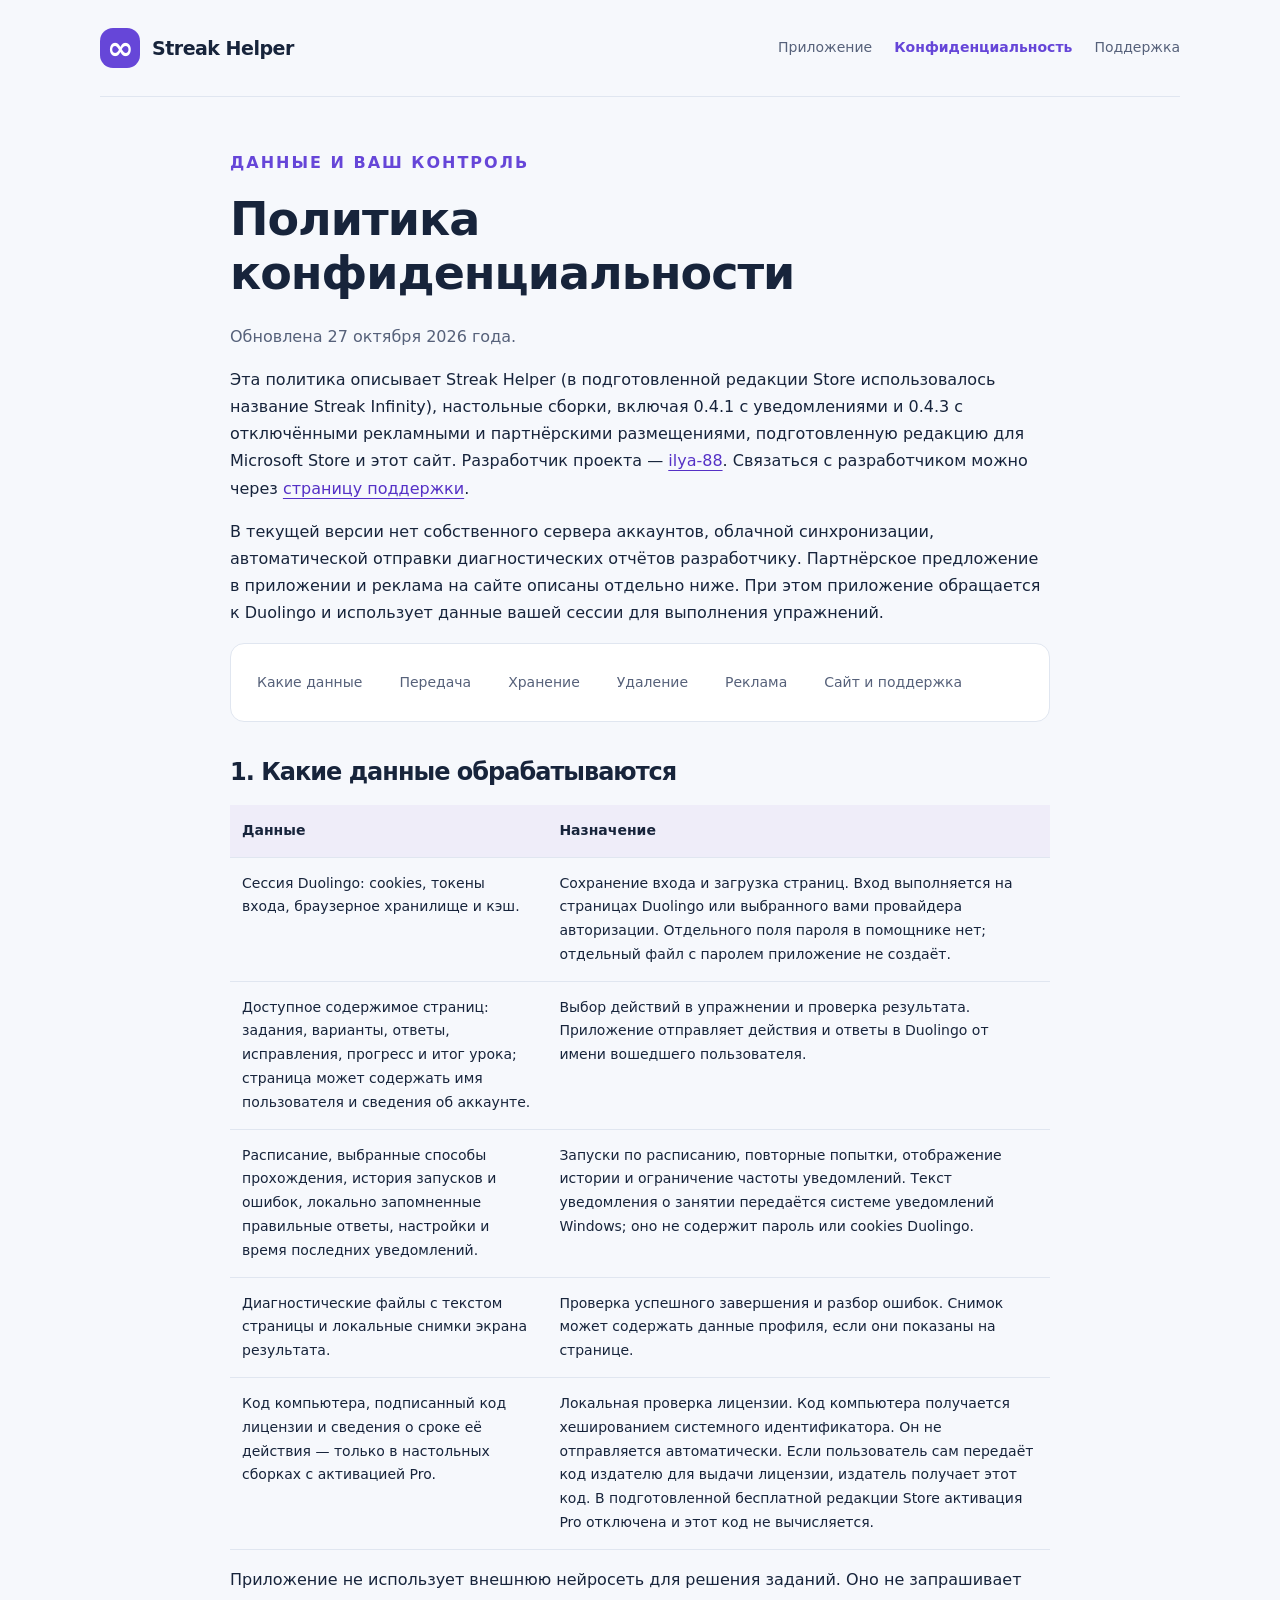
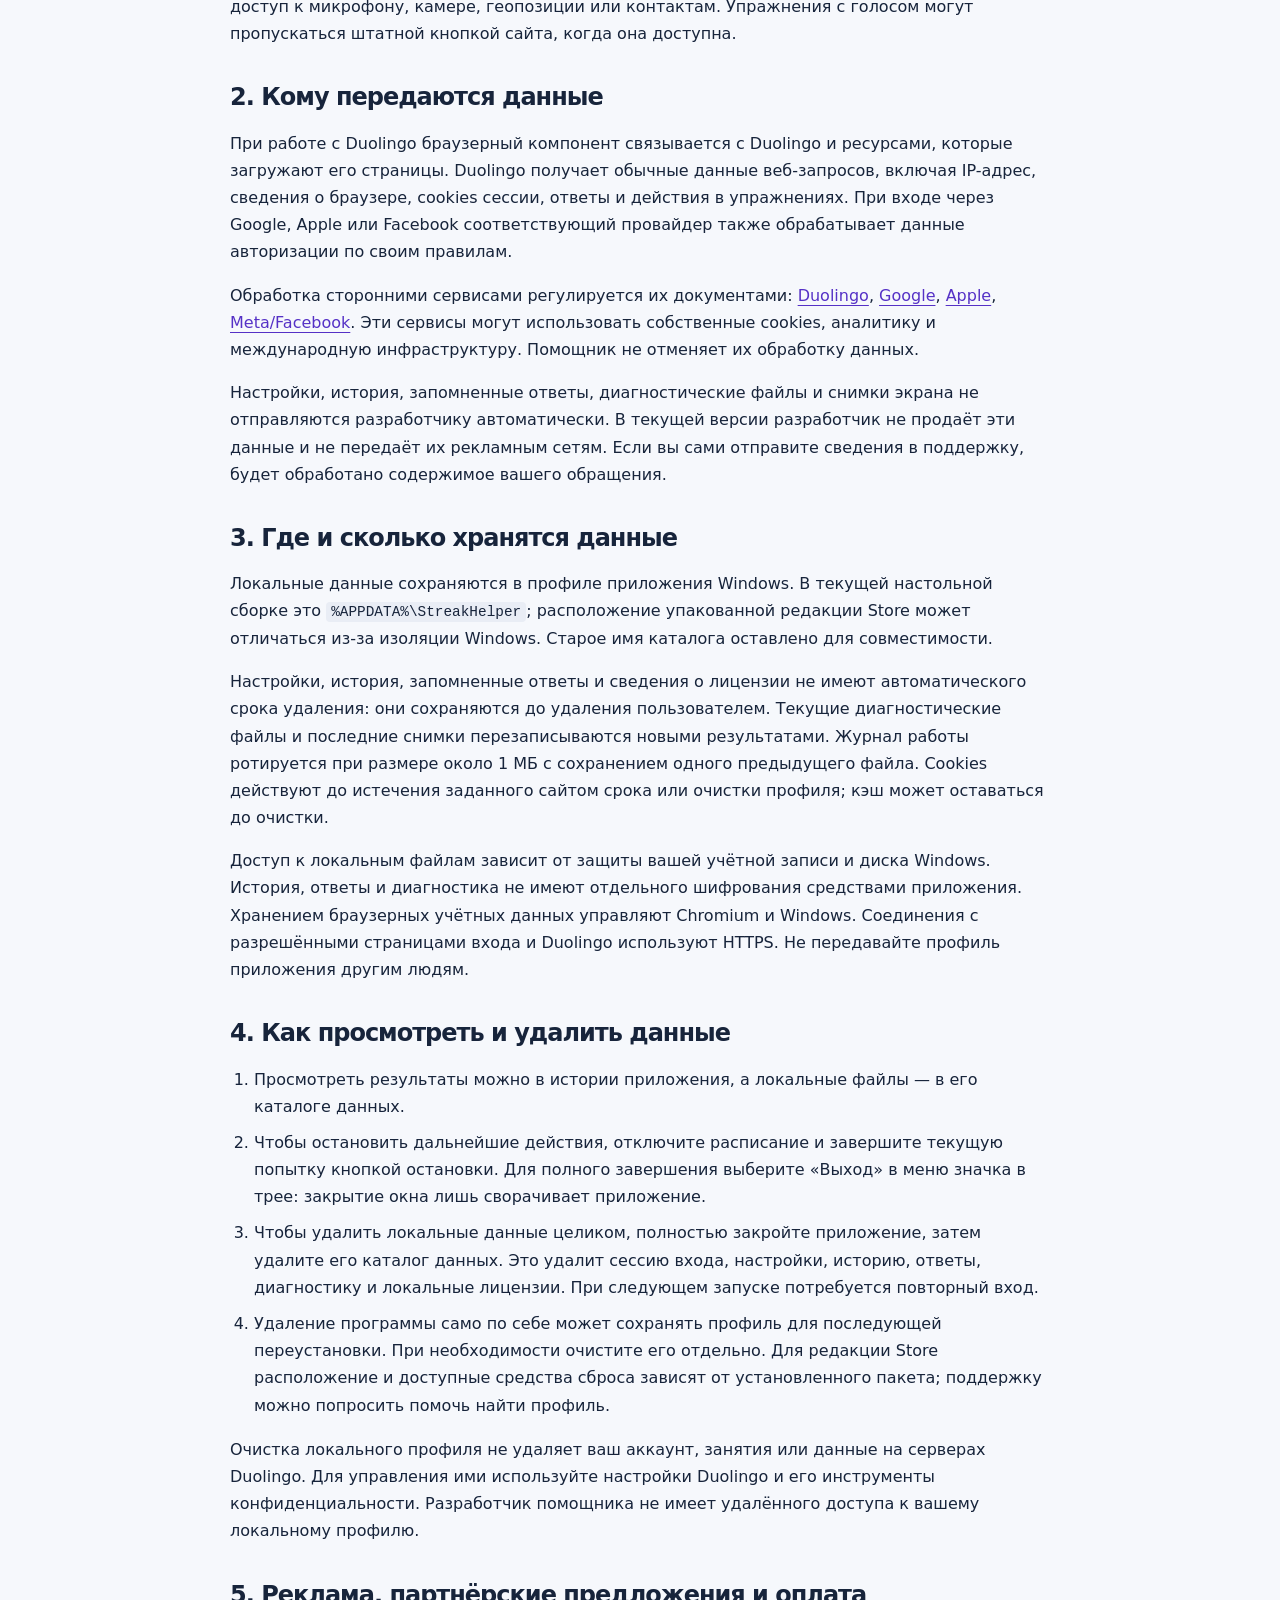
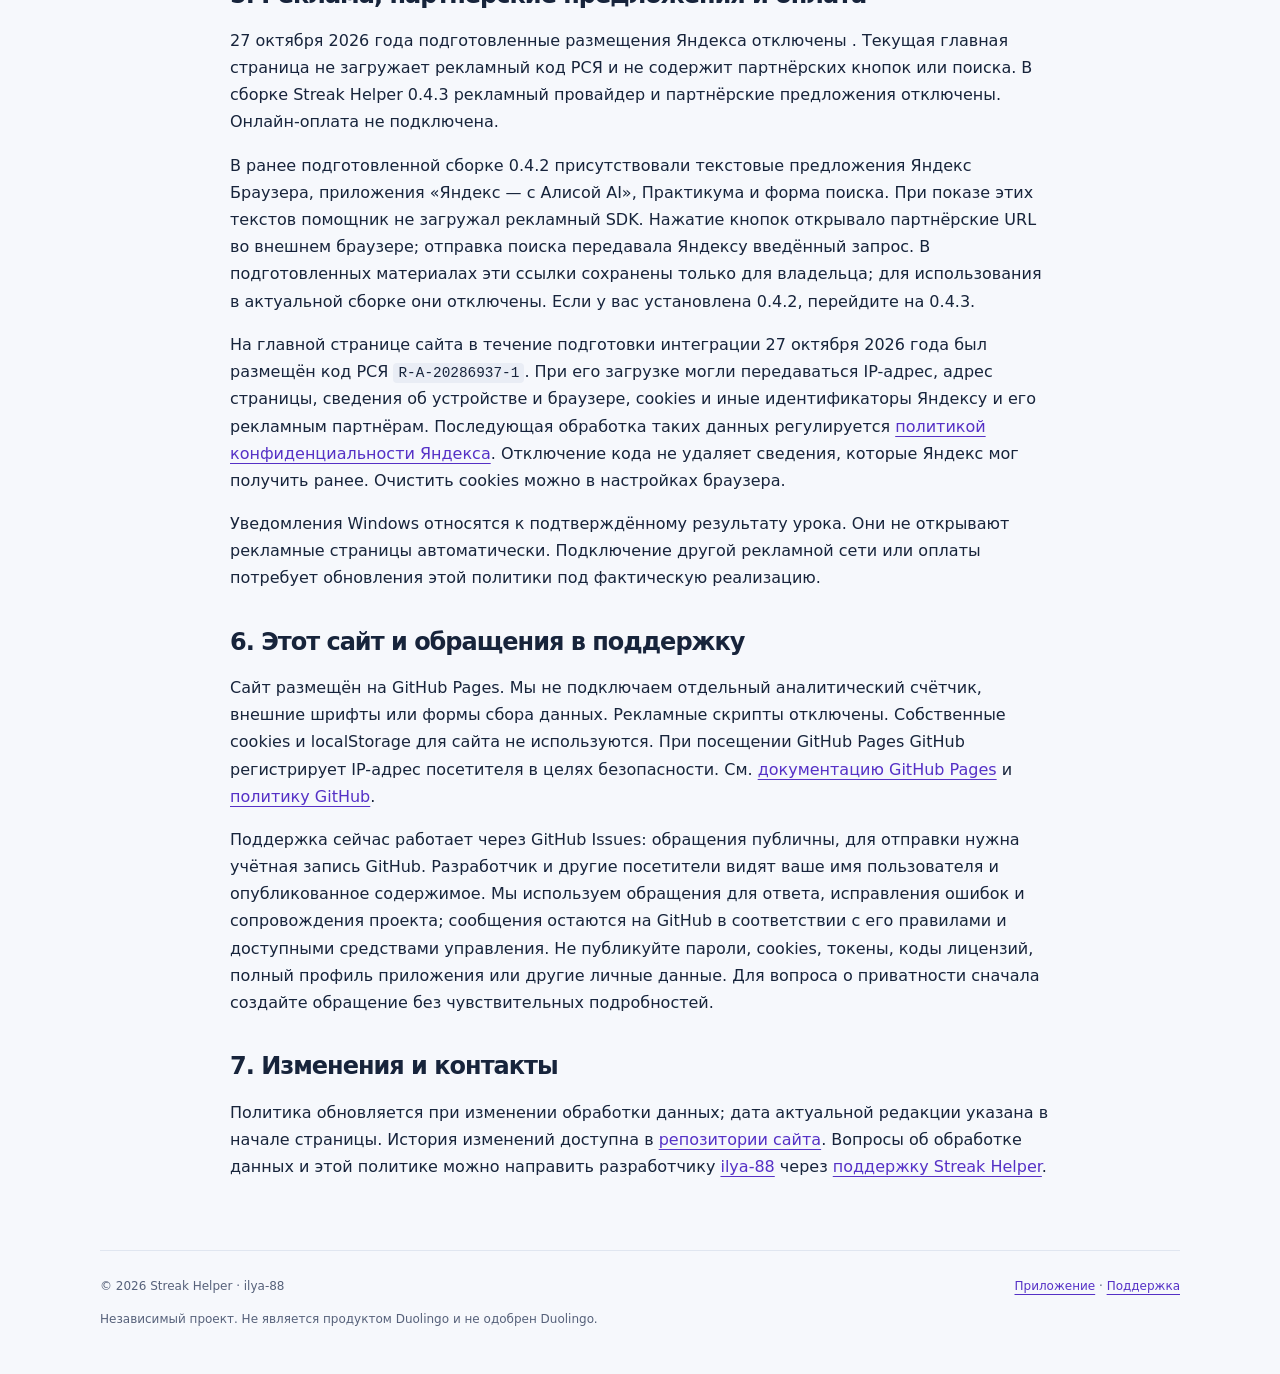
==== commit ea1f8d06: "Remove unrequested website advertising" ====
--- a/privacy.html
+++ b/privacy.html
@@ -1,13 +1,13 @@
 <!doctype html>
 <html lang="ru"><head><meta charset="utf-8"><meta name="viewport" content="width=device-width,initial-scale=1"><meta name="description" content="Политика конфиденциальности Streak Helper: локальные данные, авторизация Duolingo, хранение и удаление, реклама и обращения в поддержку."><meta name="theme-color" content="#6646d8"><title>Политика конфиденциальности — Streak Helper</title><link rel="stylesheet" href="styles.css"></head>
 <body><a class="skip" href="#main">К содержимому</a><header class="top"><a class="brand" href="./"><span class="mark" aria-hidden="true">∞</span>Streak Helper</a><nav aria-label="Основная навигация"><a href="./">Приложение</a><a href="privacy.html" aria-current="page">Конфиденциальность</a><a href="support.html">Поддержка</a></nav></header>
-<main id="main" class="document"><p class="eyebrow">Данные и ваш контроль</p><h1>Политика конфиденциальности</h1><p class="small">Обновлена 27 октября 2026 года.</p><p>Эта политика описывает Streak Helper (в подготовленной редакции Store использовалось название Streak Infinity), настольные сборки, включая 0.4.1 с уведомлениями и 0.4.2 с партнёрскими предложениями Яндекса и поиском, подготовленную редакцию для Microsoft Store и этот сайт. Разработчик проекта — <a href="https://github.com/ilya-88">ilya-88</a>. Связаться с разработчиком можно через <a href="support.html">страницу поддержки</a>.</p><p>В текущей версии нет собственного сервера аккаунтов, облачной синхронизации, автоматической отправки диагностических отчётов разработчику. Партнёрское предложение в приложении и реклама на сайте описаны отдельно ниже. При этом приложение обращается к Duolingo и использует данные вашей сессии для выполнения упражнений.</p>
+<main id="main" class="document"><p class="eyebrow">Данные и ваш контроль</p><h1>Политика конфиденциальности</h1><p class="small">Обновлена 27 октября 2026 года.</p><p>Эта политика описывает Streak Helper (в подготовленной редакции Store использовалось название Streak Infinity), настольные сборки, включая 0.4.1 с уведомлениями и 0.4.3 с отключёнными рекламными и партнёрскими размещениями, подготовленную редакцию для Microsoft Store и этот сайт. Разработчик проекта — <a href="https://github.com/ilya-88">ilya-88</a>. Связаться с разработчиком можно через <a href="support.html">страницу поддержки</a>.</p><p>В текущей версии нет собственного сервера аккаунтов, облачной синхронизации, автоматической отправки диагностических отчётов разработчику. Партнёрское предложение в приложении и реклама на сайте описаны отдельно ниже. При этом приложение обращается к Duolingo и использует данные вашей сессии для выполнения упражнений.</p>
 <nav class="toc" aria-label="Содержание политики"><a href="#data">Какие данные</a><a href="#network">Передача</a><a href="#storage">Хранение</a><a href="#control">Удаление</a><a href="#ads">Реклама</a><a href="#website">Сайт и поддержка</a></nav>
 <h2 id="data">1. Какие данные обрабатываются</h2><div class="table-scroll"><table><thead><tr><th scope="col">Данные</th><th scope="col">Назначение</th></tr></thead><tbody><tr><td>Сессия Duolingo: cookies, токены входа, браузерное хранилище и кэш.</td><td>Сохранение входа и загрузка страниц. Вход выполняется на страницах Duolingo или выбранного вами провайдера авторизации. Отдельного поля пароля в помощнике нет; отдельный файл с паролем приложение не создаёт.</td></tr><tr><td>Доступное содержимое страниц: задания, варианты, ответы, исправления, прогресс и итог урока; страница может содержать имя пользователя и сведения об аккаунте.</td><td>Выбор действий в упражнении и проверка результата. Приложение отправляет действия и ответы в Duolingo от имени вошедшего пользователя.</td></tr><tr><td>Расписание, выбранные способы прохождения, история запусков и ошибок, локально запомненные правильные ответы, настройки и время последних уведомлений.</td><td>Запуски по расписанию, повторные попытки, отображение истории и ограничение частоты уведомлений. Текст уведомления о занятии передаётся системе уведомлений Windows; оно не содержит пароль или cookies Duolingo.</td></tr><tr><td>Диагностические файлы с текстом страницы и локальные снимки экрана результата.</td><td>Проверка успешного завершения и разбор ошибок. Снимок может содержать данные профиля, если они показаны на странице.</td></tr><tr><td>Код компьютера, подписанный код лицензии и сведения о сроке её действия — только в настольных сборках с активацией Pro.</td><td>Локальная проверка лицензии. Код компьютера получается хешированием системного идентификатора. Он не отправляется автоматически. Если пользователь сам передаёт код издателю для выдачи лицензии, издатель получает этот код. В подготовленной бесплатной редакции Store активация Pro отключена и этот код не вычисляется.</td></tr></tbody></table></div>
 <p>Приложение не использует внешнюю нейросеть для решения заданий. Оно не запрашивает доступ к микрофону, камере, геопозиции или контактам. Упражнения с голосом могут пропускаться штатной кнопкой сайта, когда она доступна.</p>
 <h2 id="network">2. Кому передаются данные</h2><p>При работе с Duolingo браузерный компонент связывается с Duolingo и ресурсами, которые загружают его страницы. Duolingo получает обычные данные веб-запросов, включая IP-адрес, сведения о браузере, cookies сессии, ответы и действия в упражнениях. При входе через Google, Apple или Facebook соответствующий провайдер также обрабатывает данные авторизации по своим правилам.</p><p>Обработка сторонними сервисами регулируется их документами: <a href="https://www.duolingo.com/privacy">Duolingo</a>, <a href="https://policies.google.com/privacy">Google</a>, <a href="https://www.apple.com/legal/privacy/">Apple</a>, <a href="https://www.facebook.com/privacy/policy/">Meta/Facebook</a>. Эти сервисы могут использовать собственные cookies, аналитику и международную инфраструктуру. Помощник не отменяет их обработку данных.</p><p>Настройки, история, запомненные ответы, диагностические файлы и снимки экрана не отправляются разработчику автоматически. В текущей версии разработчик не продаёт эти данные и не передаёт их рекламным сетям. Если вы сами отправите сведения в поддержку, будет обработано содержимое вашего обращения.</p>
 <h2 id="storage">3. Где и сколько хранятся данные</h2><p>Локальные данные сохраняются в профиле приложения Windows. В текущей настольной сборке это <code>%APPDATA%\StreakHelper</code>; расположение упакованной редакции Store может отличаться из-за изоляции Windows. Старое имя каталога оставлено для совместимости.</p><p>Настройки, история, запомненные ответы и сведения о лицензии не имеют автоматического срока удаления: они сохраняются до удаления пользователем. Текущие диагностические файлы и последние снимки перезаписываются новыми результатами. Журнал работы ротируется при размере около 1 МБ с сохранением одного предыдущего файла. Cookies действуют до истечения заданного сайтом срока или очистки профиля; кэш может оставаться до очистки.</p><p>Доступ к локальным файлам зависит от защиты вашей учётной записи и диска Windows. История, ответы и диагностика не имеют отдельного шифрования средствами приложения. Хранением браузерных учётных данных управляют Chromium и Windows. Соединения с разрешёнными страницами входа и Duolingo используют HTTPS. Не передавайте профиль приложения другим людям.</p>
 <h2 id="control">4. Как просмотреть и удалить данные</h2><ol><li>Просмотреть результаты можно в истории приложения, а локальные файлы — в его каталоге данных.</li><li>Чтобы остановить дальнейшие действия, отключите расписание и завершите текущую попытку кнопкой остановки. Для полного завершения выберите «Выход» в меню значка в трее: закрытие окна лишь сворачивает приложение.</li><li>Чтобы удалить локальные данные целиком, полностью закройте приложение, затем удалите его каталог данных. Это удалит сессию входа, настройки, историю, ответы, диагностику и локальные лицензии. При следующем запуске потребуется повторный вход.</li><li>Удаление программы само по себе может сохранять профиль для последующей переустановки. При необходимости очистите его отдельно. Для редакции Store расположение и доступные средства сброса зависят от установленного пакета; поддержку можно попросить помочь найти профиль.</li></ol><p>Очистка локального профиля не удаляет ваш аккаунт, занятия или данные на серверах Duolingo. Для управления ими используйте настройки Duolingo и его инструменты конфиденциальности. Разработчик помощника не имеет удалённого доступа к вашему локальному профилю.</p>
-<h2 id="ads">5. Реклама, партнёрские предложения и оплата</h2><h3>Приложение Streak Helper</h3><p>В версии 0.4.2 в окне программы показываются текстовые партнёрские предложения Яндекс Браузера, приложения «Яндекс — с Алисой AI» и курсов Яндекс Практикума. Его содержимое входит в установщик: при отображении этого предложения приложение не загружает рекламный SDK, не обращается к Яндексу и не передаёт ему сессию Duolingo, историю или код компьютера. Приложение не использует рекламный идентификатор Windows.</p><p>При нажатии кнопки установки или выбора курса программа передаёт соответствующий партнёрский URL с идентификаторами партнёра и кампании внешнему браузеру. Переход обрабатывается инфраструктурой Яндекса/AppMetrica. Яндекс и браузер могут обрабатывать IP-адрес, данные браузера и устройства, cookies, сведения о переходе, загрузке, установке и последующем использовании продукта для атрибуции и расчёта партнёрского вознаграждения. Разработчик может получить вознаграждение за действия, соответствующие условиям программы. Сам Streak Helper не скачивает и не устанавливает сторонние продукты, не оформляет покупку курсов автоматически. При отправке формы «Найти в Яндексе» введённый пользователем запрос и партнёрский идентификатор передаются сервису поиска Яндекса во внешнем браузере. Запрос не отправляется во время ввода и не сохраняется помощником.</p><h3>Реклама на этом сайте</h3><p>На главной странице используется Рекламная сеть Яндекса, блок <code>R-A-20286937-1</code>. Страница загружает рекламный код с <code>yandex.ru/ads/system/context.js</code>; этот код может обращаться к другим ресурсам Яндекса и его рекламных партнёров. При загрузке и показе рекламы могут обрабатываться IP-адрес, сведения об устройстве и браузере, cookies и аналогичные идентификаторы, адрес страницы, показы и взаимодействия с объявлениями — для подбора рекламы, измерения её эффективности и защиты от недействительного трафика.</p><p>На сайте также размещены партнёрские кнопки Яндекс Браузера, приложения «Яндекс — с Алисой AI», курсов Практикума и форма поиска Яндекса. Переходы и отправка запроса обрабатываются так же, как из приложения. Условия обработки Яндексом, включая сроки хранения и доступные способы управления данными, указаны в <a href="https://yandex.ru/legal/confidential/">политике конфиденциальности Яндекса</a>. Сведения о cookies доступны на <a href="https://yandex.ru/legal/cookies_policy/">странице Яндекса о cookies</a>. Ограничить сторонние cookies и очистить сохранённые данные можно в настройках браузера. Это может повлиять на показ объявлений и атрибуцию партнёрского перехода.</p><p>Рекламные скрипты не размещены на страницах политики и поддержки. Онлайн-оплата в приложении и на сайте не подключена. Разработчик не гарантирует появление объявления при каждом посещении или начисление вознаграждения за каждую установку.</p><h2 id="website">6. Этот сайт и обращения в поддержку</h2><p>Сайт размещён на GitHub Pages. Мы не подключаем отдельный аналитический счётчик, внешние шрифты или формы сбора данных. На главной странице работают рекламные скрипты Яндекса, описанные выше; они могут устанавливать cookies и обрабатывать сведения о посещении. При посещении GitHub Pages GitHub регистрирует IP-адрес посетителя в целях безопасности. См. <a href="https://docs.github.com/en/pages/getting-started-with-github-pages/what-is-github-pages#data-collection">документацию GitHub Pages</a> и <a href="https://docs.github.com/en/site-policy/privacy-policies/github-general-privacy-statement">политику GitHub</a>.</p><p>Поддержка сейчас работает через GitHub Issues: обращения публичны, для отправки нужна учётная запись GitHub. Разработчик и другие посетители видят ваше имя пользователя и опубликованное содержимое. Мы используем обращения для ответа, исправления ошибок и сопровождения проекта; сообщения остаются на GitHub в соответствии с его правилами и доступными средствами управления. Не публикуйте пароли, cookies, токены, коды лицензий, полный профиль приложения или другие личные данные. Для вопроса о приватности сначала создайте обращение без чувствительных подробностей.</p>
+<h2 id="ads">5. Реклама, партнёрские предложения и оплата</h2><p>27 октября 2026 года подготовленные размещения Яндекса отключены . Текущая главная страница не загружает рекламный код РСЯ и не содержит партнёрских кнопок или поиска. В сборке Streak Helper 0.4.3 рекламный провайдер и партнёрские предложения отключены. Онлайн-оплата не подключена.</p><p>В ранее подготовленной сборке 0.4.2 присутствовали текстовые предложения Яндекс Браузера, приложения «Яндекс — с Алисой AI», Практикума и форма поиска. При показе этих текстов помощник не загружал рекламный SDK. Нажатие кнопок открывало партнёрские URL во внешнем браузере; отправка поиска передавала Яндексу введённый запрос. В подготовленных материалах эти ссылки сохранены только для владельца; для использования в актуальной сборке они отключены. Если у вас установлена 0.4.2, перейдите на 0.4.3.</p><p>На главной странице сайта в течение подготовки интеграции 27 октября 2026 года был размещён код РСЯ <code>R-A-20286937-1</code>. При его загрузке могли передаваться IP-адрес, адрес страницы, сведения об устройстве и браузере, cookies и иные идентификаторы Яндексу и его рекламным партнёрам. Последующая обработка таких данных регулируется <a href="https://yandex.ru/legal/confidential/">политикой конфиденциальности Яндекса</a>. Отключение кода не удаляет сведения, которые Яндекс мог получить ранее. Очистить cookies можно в настройках браузера.</p><p>Уведомления Windows относятся к подтверждённому результату урока. Они не открывают рекламные страницы автоматически. Подключение другой рекламной сети или оплаты потребует обновления этой политики под фактическую реализацию.</p><h2 id="website">6. Этот сайт и обращения в поддержку</h2><p>Сайт размещён на GitHub Pages. Мы не подключаем отдельный аналитический счётчик, внешние шрифты или формы сбора данных. Рекламные скрипты отключены. Собственные cookies и localStorage для сайта не используются. При посещении GitHub Pages GitHub регистрирует IP-адрес посетителя в целях безопасности. См. <a href="https://docs.github.com/en/pages/getting-started-with-github-pages/what-is-github-pages#data-collection">документацию GitHub Pages</a> и <a href="https://docs.github.com/en/site-policy/privacy-policies/github-general-privacy-statement">политику GitHub</a>.</p><p>Поддержка сейчас работает через GitHub Issues: обращения публичны, для отправки нужна учётная запись GitHub. Разработчик и другие посетители видят ваше имя пользователя и опубликованное содержимое. Мы используем обращения для ответа, исправления ошибок и сопровождения проекта; сообщения остаются на GitHub в соответствии с его правилами и доступными средствами управления. Не публикуйте пароли, cookies, токены, коды лицензий, полный профиль приложения или другие личные данные. Для вопроса о приватности сначала создайте обращение без чувствительных подробностей.</p>
 <h2>7. Изменения и контакты</h2><p>Политика обновляется при изменении обработки данных; дата актуальной редакции указана в начале страницы. История изменений доступна в <a href="https://github.com/ilya-88/streak-helper/commits/main/privacy.html">репозитории сайта</a>. Вопросы об обработке данных и этой политике можно направить разработчику <a href="https://github.com/ilya-88">ilya-88</a> через <a href="support.html">поддержку Streak Helper</a>.</p></main>
 <footer><div class="footer-row"><span>© 2026 Streak Helper · ilya-88</span><span><a href="./">Приложение</a> · <a href="support.html">Поддержка</a></span></div><p>Независимый проект. Не является продуктом Duolingo и не одобрен Duolingo.</p></footer></body></html>
